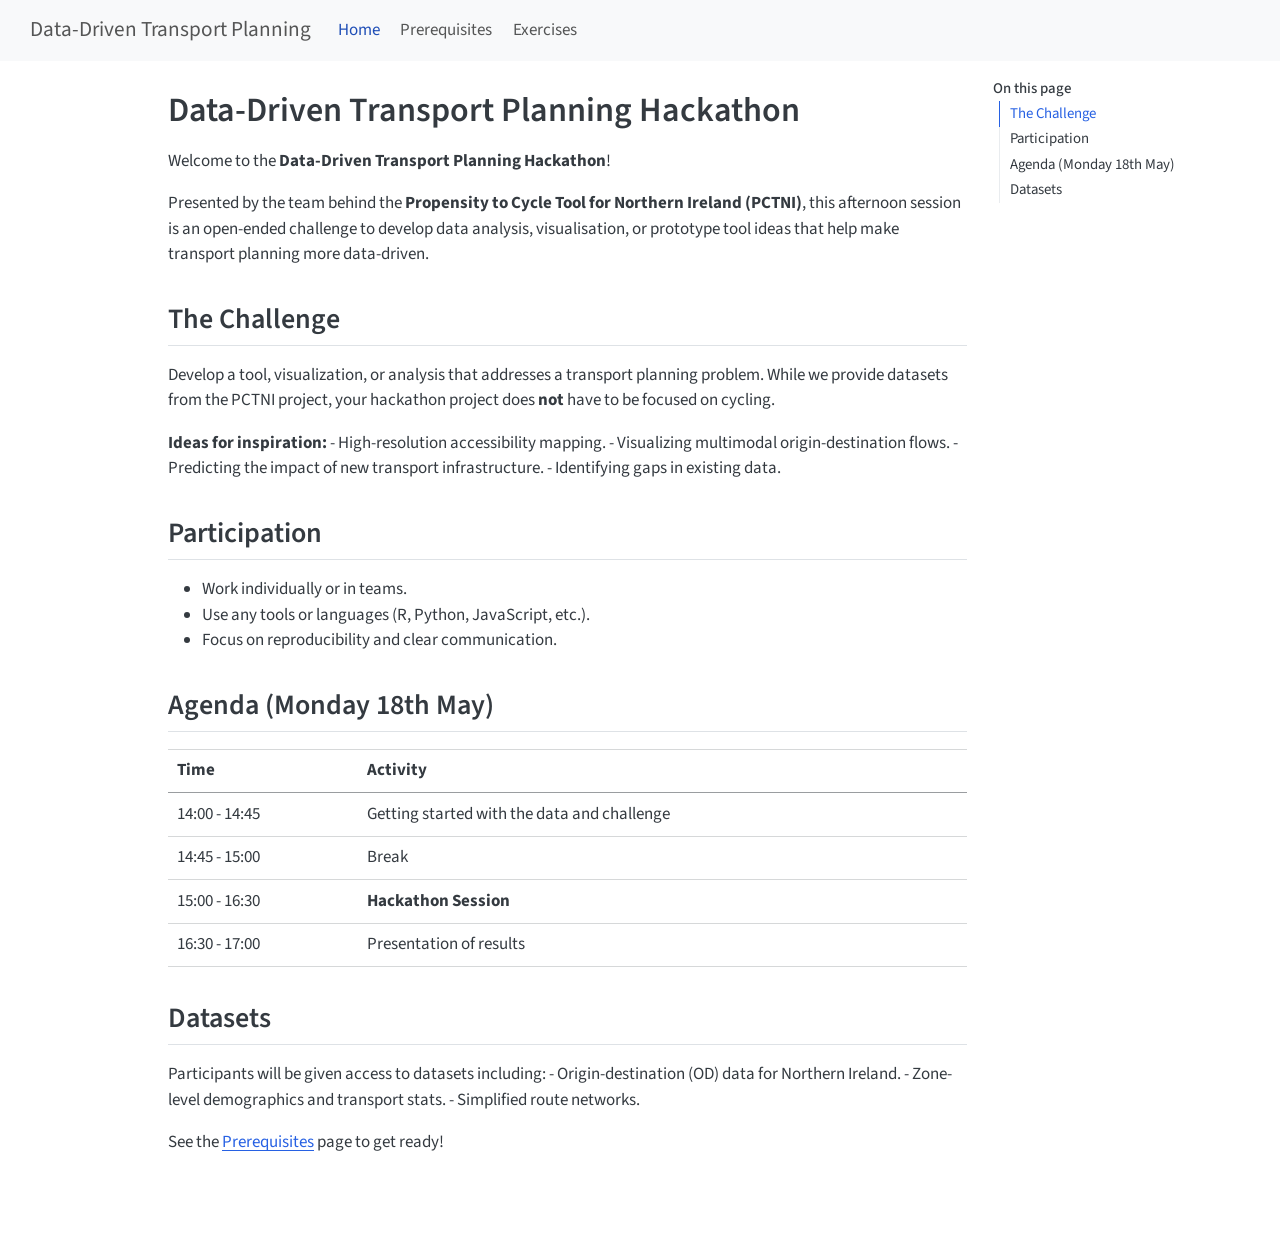
==== index.html @ 6f859ac8 "Built site for gh-pages" ====
<!DOCTYPE html>
<html xmlns="http://www.w3.org/1999/xhtml" lang="en" xml:lang="en"><head>

<meta charset="utf-8">
<meta name="generator" content="quarto-1.8.27">

<meta name="viewport" content="width=device-width, initial-scale=1.0, user-scalable=yes">


<title>Data-Driven Transport Planning Hackathon – Data-Driven Transport Planning</title>
<style>
code{white-space: pre-wrap;}
span.smallcaps{font-variant: small-caps;}
div.columns{display: flex; gap: min(4vw, 1.5em);}
div.column{flex: auto; overflow-x: auto;}
div.hanging-indent{margin-left: 1.5em; text-indent: -1.5em;}
ul.task-list{list-style: none;}
ul.task-list li input[type="checkbox"] {
  width: 0.8em;
  margin: 0 0.8em 0.2em -1em; /* quarto-specific, see https://github.com/quarto-dev/quarto-cli/issues/4556 */ 
  vertical-align: middle;
}
</style>


<script src="site_libs/quarto-nav/quarto-nav.js"></script>
<script src="site_libs/quarto-nav/headroom.min.js"></script>
<script src="site_libs/clipboard/clipboard.min.js"></script>
<script src="site_libs/quarto-search/autocomplete.umd.js"></script>
<script src="site_libs/quarto-search/fuse.min.js"></script>
<script src="site_libs/quarto-search/quarto-search.js"></script>
<meta name="quarto:offset" content="./">
<script src="site_libs/quarto-html/quarto.js" type="module"></script>
<script src="site_libs/quarto-html/tabsets/tabsets.js" type="module"></script>
<script src="site_libs/quarto-html/axe/axe-check.js" type="module"></script>
<script src="site_libs/quarto-html/popper.min.js"></script>
<script src="site_libs/quarto-html/tippy.umd.min.js"></script>
<script src="site_libs/quarto-html/anchor.min.js"></script>
<link href="site_libs/quarto-html/tippy.css" rel="stylesheet">
<link href="site_libs/quarto-html/quarto-syntax-highlighting-ed96de9b727972fe78a7b5d16c58bf87.css" rel="stylesheet" id="quarto-text-highlighting-styles">
<script src="site_libs/bootstrap/bootstrap.min.js"></script>
<link href="site_libs/bootstrap/bootstrap-icons.css" rel="stylesheet">
<link href="site_libs/bootstrap/bootstrap-afa37c5c79185640b9c231024f4fe5ea.min.css" rel="stylesheet" append-hash="true" id="quarto-bootstrap" data-mode="light">
<script id="quarto-search-options" type="application/json">{
  "location": "navbar",
  "copy-button": false,
  "collapse-after": 3,
  "panel-placement": "end",
  "type": "overlay",
  "limit": 50,
  "keyboard-shortcut": [
    "f",
    "/",
    "s"
  ],
  "show-item-context": false,
  "language": {
    "search-no-results-text": "No results",
    "search-matching-documents-text": "matching documents",
    "search-copy-link-title": "Copy link to search",
    "search-hide-matches-text": "Hide additional matches",
    "search-more-match-text": "more match in this document",
    "search-more-matches-text": "more matches in this document",
    "search-clear-button-title": "Clear",
    "search-text-placeholder": "",
    "search-detached-cancel-button-title": "Cancel",
    "search-submit-button-title": "Submit",
    "search-label": "Search"
  }
}</script>


<link rel="stylesheet" href="styles.css">
</head>

<body class="nav-fixed quarto-light">

<div id="quarto-search-results"></div>
  <header id="quarto-header" class="headroom fixed-top">
    <nav class="navbar navbar-expand-lg " data-bs-theme="dark">
      <div class="navbar-container container-fluid">
      <div class="navbar-brand-container mx-auto">
    <a class="navbar-brand" href="./index.html">
    <span class="navbar-title">Data-Driven Transport Planning</span>
    </a>
  </div>
            <div id="quarto-search" class="" title="Search"></div>
          <button class="navbar-toggler" type="button" data-bs-toggle="collapse" data-bs-target="#navbarCollapse" aria-controls="navbarCollapse" role="menu" aria-expanded="false" aria-label="Toggle navigation" onclick="if (window.quartoToggleHeadroom) { window.quartoToggleHeadroom(); }">
  <span class="navbar-toggler-icon"></span>
</button>
          <div class="collapse navbar-collapse" id="navbarCollapse">
            <ul class="navbar-nav navbar-nav-scroll me-auto">
  <li class="nav-item">
    <a class="nav-link active" href="./index.html" aria-current="page"> 
<span class="menu-text">Home</span></a>
  </li>  
  <li class="nav-item">
    <a class="nav-link" href="./prerequisites.html"> 
<span class="menu-text">Prerequisites</span></a>
  </li>  
  <li class="nav-item">
    <a class="nav-link" href="./exercises/index.html"> 
<span class="menu-text">Exercises</span></a>
  </li>  
</ul>
          </div> <!-- /navcollapse -->
            <div class="quarto-navbar-tools">
</div>
      </div> <!-- /container-fluid -->
    </nav>
</header>
<!-- content -->
<div id="quarto-content" class="quarto-container page-columns page-rows-contents page-layout-article page-navbar">
<!-- sidebar -->
<!-- margin-sidebar -->
    <div id="quarto-margin-sidebar" class="sidebar margin-sidebar">
        <nav id="TOC" role="doc-toc" class="toc-active">
    <h2 id="toc-title">On this page</h2>
   
  <ul>
  <li><a href="#the-challenge" id="toc-the-challenge" class="nav-link active" data-scroll-target="#the-challenge">The Challenge</a></li>
  <li><a href="#participation" id="toc-participation" class="nav-link" data-scroll-target="#participation">Participation</a></li>
  <li><a href="#agenda-monday-18th-may" id="toc-agenda-monday-18th-may" class="nav-link" data-scroll-target="#agenda-monday-18th-may">Agenda (Monday 18th May)</a></li>
  <li><a href="#datasets" id="toc-datasets" class="nav-link" data-scroll-target="#datasets">Datasets</a></li>
  </ul>
</nav>
    </div>
<!-- main -->
<main class="content" id="quarto-document-content">

<header id="title-block-header" class="quarto-title-block default">
<div class="quarto-title">
<h1 class="title">Data-Driven Transport Planning Hackathon</h1>
</div>



<div class="quarto-title-meta">

    
  
    
  </div>
  


</header>


<p>Welcome to the <strong>Data-Driven Transport Planning Hackathon</strong>!</p>
<p>Presented by the team behind the <strong>Propensity to Cycle Tool for Northern Ireland (PCTNI)</strong>, this afternoon session is an open-ended challenge to develop data analysis, visualisation, or prototype tool ideas that help make transport planning more data-driven.</p>
<section id="the-challenge" class="level2">
<h2 class="anchored" data-anchor-id="the-challenge">The Challenge</h2>
<p>Develop a tool, visualization, or analysis that addresses a transport planning problem. While we provide datasets from the PCTNI project, your hackathon project does <strong>not</strong> have to be focused on cycling.</p>
<p><strong>Ideas for inspiration:</strong> - High-resolution accessibility mapping. - Visualizing multimodal origin-destination flows. - Predicting the impact of new transport infrastructure. - Identifying gaps in existing data.</p>
</section>
<section id="participation" class="level2">
<h2 class="anchored" data-anchor-id="participation">Participation</h2>
<ul>
<li>Work individually or in teams.</li>
<li>Use any tools or languages (R, Python, JavaScript, etc.).</li>
<li>Focus on reproducibility and clear communication.</li>
</ul>
</section>
<section id="agenda-monday-18th-may" class="level2">
<h2 class="anchored" data-anchor-id="agenda-monday-18th-may">Agenda (Monday 18th May)</h2>
<table class="caption-top table">
<thead>
<tr class="header">
<th>Time</th>
<th>Activity</th>
</tr>
</thead>
<tbody>
<tr class="odd">
<td>14:00 - 14:45</td>
<td>Getting started with the data and challenge</td>
</tr>
<tr class="even">
<td>14:45 - 15:00</td>
<td>Break</td>
</tr>
<tr class="odd">
<td>15:00 - 16:30</td>
<td><strong>Hackathon Session</strong></td>
</tr>
<tr class="even">
<td>16:30 - 17:00</td>
<td>Presentation of results</td>
</tr>
</tbody>
</table>
</section>
<section id="datasets" class="level2">
<h2 class="anchored" data-anchor-id="datasets">Datasets</h2>
<p>Participants will be given access to datasets including: - Origin-destination (OD) data for Northern Ireland. - Zone-level demographics and transport stats. - Simplified route networks.</p>
<p>See the <a href="./prerequisites.html">Prerequisites</a> page to get ready!</p>


</section>

</main> <!-- /main -->
<script id="quarto-html-after-body" type="application/javascript">
  window.document.addEventListener("DOMContentLoaded", function (event) {
    const icon = "";
    const anchorJS = new window.AnchorJS();
    anchorJS.options = {
      placement: 'right',
      icon: icon
    };
    anchorJS.add('.anchored');
    const isCodeAnnotation = (el) => {
      for (const clz of el.classList) {
        if (clz.startsWith('code-annotation-')) {                     
          return true;
        }
      }
      return false;
    }
    const onCopySuccess = function(e) {
      // button target
      const button = e.trigger;
      // don't keep focus
      button.blur();
      // flash "checked"
      button.classList.add('code-copy-button-checked');
      var currentTitle = button.getAttribute("title");
      button.setAttribute("title", "Copied!");
      let tooltip;
      if (window.bootstrap) {
        button.setAttribute("data-bs-toggle", "tooltip");
        button.setAttribute("data-bs-placement", "left");
        button.setAttribute("data-bs-title", "Copied!");
        tooltip = new bootstrap.Tooltip(button, 
          { trigger: "manual", 
            customClass: "code-copy-button-tooltip",
            offset: [0, -8]});
        tooltip.show();    
      }
      setTimeout(function() {
        if (tooltip) {
          tooltip.hide();
          button.removeAttribute("data-bs-title");
          button.removeAttribute("data-bs-toggle");
          button.removeAttribute("data-bs-placement");
        }
        button.setAttribute("title", currentTitle);
        button.classList.remove('code-copy-button-checked');
      }, 1000);
      // clear code selection
      e.clearSelection();
    }
    const getTextToCopy = function(trigger) {
      const outerScaffold = trigger.parentElement.cloneNode(true);
      const codeEl = outerScaffold.querySelector('code');
      for (const childEl of codeEl.children) {
        if (isCodeAnnotation(childEl)) {
          childEl.remove();
        }
      }
      return codeEl.innerText;
    }
    const clipboard = new window.ClipboardJS('.code-copy-button:not([data-in-quarto-modal])', {
      text: getTextToCopy
    });
    clipboard.on('success', onCopySuccess);
    if (window.document.getElementById('quarto-embedded-source-code-modal')) {
      const clipboardModal = new window.ClipboardJS('.code-copy-button[data-in-quarto-modal]', {
        text: getTextToCopy,
        container: window.document.getElementById('quarto-embedded-source-code-modal')
      });
      clipboardModal.on('success', onCopySuccess);
    }
      var localhostRegex = new RegExp(/^(?:http|https):\/\/localhost\:?[0-9]*\//);
      var mailtoRegex = new RegExp(/^mailto:/);
        var filterRegex = new RegExp("https:\/\/pctni\.github\.io\/hack\/");
      var isInternal = (href) => {
          return filterRegex.test(href) || localhostRegex.test(href) || mailtoRegex.test(href);
      }
      // Inspect non-navigation links and adorn them if external
     var links = window.document.querySelectorAll('a[href]:not(.nav-link):not(.navbar-brand):not(.toc-action):not(.sidebar-link):not(.sidebar-item-toggle):not(.pagination-link):not(.no-external):not([aria-hidden]):not(.dropdown-item):not(.quarto-navigation-tool):not(.about-link)');
      for (var i=0; i<links.length; i++) {
        const link = links[i];
        if (!isInternal(link.href)) {
          // undo the damage that might have been done by quarto-nav.js in the case of
          // links that we want to consider external
          if (link.dataset.originalHref !== undefined) {
            link.href = link.dataset.originalHref;
          }
        }
      }
    function tippyHover(el, contentFn, onTriggerFn, onUntriggerFn) {
      const config = {
        allowHTML: true,
        maxWidth: 500,
        delay: 100,
        arrow: false,
        appendTo: function(el) {
            return el.parentElement;
        },
        interactive: true,
        interactiveBorder: 10,
        theme: 'quarto',
        placement: 'bottom-start',
      };
      if (contentFn) {
        config.content = contentFn;
      }
      if (onTriggerFn) {
        config.onTrigger = onTriggerFn;
      }
      if (onUntriggerFn) {
        config.onUntrigger = onUntriggerFn;
      }
      window.tippy(el, config); 
    }
    const noterefs = window.document.querySelectorAll('a[role="doc-noteref"]');
    for (var i=0; i<noterefs.length; i++) {
      const ref = noterefs[i];
      tippyHover(ref, function() {
        // use id or data attribute instead here
        let href = ref.getAttribute('data-footnote-href') || ref.getAttribute('href');
        try { href = new URL(href).hash; } catch {}
        const id = href.replace(/^#\/?/, "");
        const note = window.document.getElementById(id);
        if (note) {
          return note.innerHTML;
        } else {
          return "";
        }
      });
    }
    const xrefs = window.document.querySelectorAll('a.quarto-xref');
    const processXRef = (id, note) => {
      // Strip column container classes
      const stripColumnClz = (el) => {
        el.classList.remove("page-full", "page-columns");
        if (el.children) {
          for (const child of el.children) {
            stripColumnClz(child);
          }
        }
      }
      stripColumnClz(note)
      if (id === null || id.startsWith('sec-')) {
        // Special case sections, only their first couple elements
        const container = document.createElement("div");
        if (note.children && note.children.length > 2) {
          container.appendChild(note.children[0].cloneNode(true));
          for (let i = 1; i < note.children.length; i++) {
            const child = note.children[i];
            if (child.tagName === "P" && child.innerText === "") {
              continue;
            } else {
              container.appendChild(child.cloneNode(true));
              break;
            }
          }
          if (window.Quarto?.typesetMath) {
            window.Quarto.typesetMath(container);
          }
          return container.innerHTML
        } else {
          if (window.Quarto?.typesetMath) {
            window.Quarto.typesetMath(note);
          }
          return note.innerHTML;
        }
      } else {
        // Remove any anchor links if they are present
        const anchorLink = note.querySelector('a.anchorjs-link');
        if (anchorLink) {
          anchorLink.remove();
        }
        if (window.Quarto?.typesetMath) {
          window.Quarto.typesetMath(note);
        }
        if (note.classList.contains("callout")) {
          return note.outerHTML;
        } else {
          return note.innerHTML;
        }
      }
    }
    for (var i=0; i<xrefs.length; i++) {
      const xref = xrefs[i];
      tippyHover(xref, undefined, function(instance) {
        instance.disable();
        let url = xref.getAttribute('href');
        let hash = undefined; 
        if (url.startsWith('#')) {
          hash = url;
        } else {
          try { hash = new URL(url).hash; } catch {}
        }
        if (hash) {
          const id = hash.replace(/^#\/?/, "");
          const note = window.document.getElementById(id);
          if (note !== null) {
            try {
              const html = processXRef(id, note.cloneNode(true));
              instance.setContent(html);
            } finally {
              instance.enable();
              instance.show();
            }
          } else {
            // See if we can fetch this
            fetch(url.split('#')[0])
            .then(res => res.text())
            .then(html => {
              const parser = new DOMParser();
              const htmlDoc = parser.parseFromString(html, "text/html");
              const note = htmlDoc.getElementById(id);
              if (note !== null) {
                const html = processXRef(id, note);
                instance.setContent(html);
              } 
            }).finally(() => {
              instance.enable();
              instance.show();
            });
          }
        } else {
          // See if we can fetch a full url (with no hash to target)
          // This is a special case and we should probably do some content thinning / targeting
          fetch(url)
          .then(res => res.text())
          .then(html => {
            const parser = new DOMParser();
            const htmlDoc = parser.parseFromString(html, "text/html");
            const note = htmlDoc.querySelector('main.content');
            if (note !== null) {
              // This should only happen for chapter cross references
              // (since there is no id in the URL)
              // remove the first header
              if (note.children.length > 0 && note.children[0].tagName === "HEADER") {
                note.children[0].remove();
              }
              const html = processXRef(null, note);
              instance.setContent(html);
            } 
          }).finally(() => {
            instance.enable();
            instance.show();
          });
        }
      }, function(instance) {
      });
    }
        let selectedAnnoteEl;
        const selectorForAnnotation = ( cell, annotation) => {
          let cellAttr = 'data-code-cell="' + cell + '"';
          let lineAttr = 'data-code-annotation="' +  annotation + '"';
          const selector = 'span[' + cellAttr + '][' + lineAttr + ']';
          return selector;
        }
        const selectCodeLines = (annoteEl) => {
          const doc = window.document;
          const targetCell = annoteEl.getAttribute("data-target-cell");
          const targetAnnotation = annoteEl.getAttribute("data-target-annotation");
          const annoteSpan = window.document.querySelector(selectorForAnnotation(targetCell, targetAnnotation));
          const lines = annoteSpan.getAttribute("data-code-lines").split(",");
          const lineIds = lines.map((line) => {
            return targetCell + "-" + line;
          })
          let top = null;
          let height = null;
          let parent = null;
          if (lineIds.length > 0) {
              //compute the position of the single el (top and bottom and make a div)
              const el = window.document.getElementById(lineIds[0]);
              top = el.offsetTop;
              height = el.offsetHeight;
              parent = el.parentElement.parentElement;
            if (lineIds.length > 1) {
              const lastEl = window.document.getElementById(lineIds[lineIds.length - 1]);
              const bottom = lastEl.offsetTop + lastEl.offsetHeight;
              height = bottom - top;
            }
            if (top !== null && height !== null && parent !== null) {
              // cook up a div (if necessary) and position it 
              let div = window.document.getElementById("code-annotation-line-highlight");
              if (div === null) {
                div = window.document.createElement("div");
                div.setAttribute("id", "code-annotation-line-highlight");
                div.style.position = 'absolute';
                parent.appendChild(div);
              }
              div.style.top = top - 2 + "px";
              div.style.height = height + 4 + "px";
              div.style.left = 0;
              let gutterDiv = window.document.getElementById("code-annotation-line-highlight-gutter");
              if (gutterDiv === null) {
                gutterDiv = window.document.createElement("div");
                gutterDiv.setAttribute("id", "code-annotation-line-highlight-gutter");
                gutterDiv.style.position = 'absolute';
                const codeCell = window.document.getElementById(targetCell);
                const gutter = codeCell.querySelector('.code-annotation-gutter');
                gutter.appendChild(gutterDiv);
              }
              gutterDiv.style.top = top - 2 + "px";
              gutterDiv.style.height = height + 4 + "px";
            }
            selectedAnnoteEl = annoteEl;
          }
        };
        const unselectCodeLines = () => {
          const elementsIds = ["code-annotation-line-highlight", "code-annotation-line-highlight-gutter"];
          elementsIds.forEach((elId) => {
            const div = window.document.getElementById(elId);
            if (div) {
              div.remove();
            }
          });
          selectedAnnoteEl = undefined;
        };
          // Handle positioning of the toggle
      window.addEventListener(
        "resize",
        throttle(() => {
          elRect = undefined;
          if (selectedAnnoteEl) {
            selectCodeLines(selectedAnnoteEl);
          }
        }, 10)
      );
      function throttle(fn, ms) {
      let throttle = false;
      let timer;
        return (...args) => {
          if(!throttle) { // first call gets through
              fn.apply(this, args);
              throttle = true;
          } else { // all the others get throttled
              if(timer) clearTimeout(timer); // cancel #2
              timer = setTimeout(() => {
                fn.apply(this, args);
                timer = throttle = false;
              }, ms);
          }
        };
      }
        // Attach click handler to the DT
        const annoteDls = window.document.querySelectorAll('dt[data-target-cell]');
        for (const annoteDlNode of annoteDls) {
          annoteDlNode.addEventListener('click', (event) => {
            const clickedEl = event.target;
            if (clickedEl !== selectedAnnoteEl) {
              unselectCodeLines();
              const activeEl = window.document.querySelector('dt[data-target-cell].code-annotation-active');
              if (activeEl) {
                activeEl.classList.remove('code-annotation-active');
              }
              selectCodeLines(clickedEl);
              clickedEl.classList.add('code-annotation-active');
            } else {
              // Unselect the line
              unselectCodeLines();
              clickedEl.classList.remove('code-annotation-active');
            }
          });
        }
    const findCites = (el) => {
      const parentEl = el.parentElement;
      if (parentEl) {
        const cites = parentEl.dataset.cites;
        if (cites) {
          return {
            el,
            cites: cites.split(' ')
          };
        } else {
          return findCites(el.parentElement)
        }
      } else {
        return undefined;
      }
    };
    var bibliorefs = window.document.querySelectorAll('a[role="doc-biblioref"]');
    for (var i=0; i<bibliorefs.length; i++) {
      const ref = bibliorefs[i];
      const citeInfo = findCites(ref);
      if (citeInfo) {
        tippyHover(citeInfo.el, function() {
          var popup = window.document.createElement('div');
          citeInfo.cites.forEach(function(cite) {
            var citeDiv = window.document.createElement('div');
            citeDiv.classList.add('hanging-indent');
            citeDiv.classList.add('csl-entry');
            var biblioDiv = window.document.getElementById('ref-' + cite);
            if (biblioDiv) {
              citeDiv.innerHTML = biblioDiv.innerHTML;
            }
            popup.appendChild(citeDiv);
          });
          return popup.innerHTML;
        });
      }
    }
  });
  </script>
</div> <!-- /content -->




</body></html>
---- site_libs/quarto-html/tippy.css ----
.tippy-box[data-animation=fade][data-state=hidden]{opacity:0}[data-tippy-root]{max-width:calc(100vw - 10px)}.tippy-box{position:relative;background-color:#333;color:#fff;border-radius:4px;font-size:14px;line-height:1.4;white-space:normal;outline:0;transition-property:transform,visibility,opacity}.tippy-box[data-placement^=top]>.tippy-arrow{bottom:0}.tippy-box[data-placement^=top]>.tippy-arrow:before{bottom:-7px;left:0;border-width:8px 8px 0;border-top-color:initial;transform-origin:center top}.tippy-box[data-placement^=bottom]>.tippy-arrow{top:0}.tippy-box[data-placement^=bottom]>.tippy-arrow:before{top:-7px;left:0;border-width:0 8px 8px;border-bottom-color:initial;transform-origin:center bottom}.tippy-box[data-placement^=left]>.tippy-arrow{right:0}.tippy-box[data-placement^=left]>.tippy-arrow:before{border-width:8px 0 8px 8px;border-left-color:initial;right:-7px;transform-origin:center left}.tippy-box[data-placement^=right]>.tippy-arrow{left:0}.tippy-box[data-placement^=right]>.tippy-arrow:before{left:-7px;border-width:8px 8px 8px 0;border-right-color:initial;transform-origin:center right}.tippy-box[data-inertia][data-state=visible]{transition-timing-function:cubic-bezier(.54,1.5,.38,1.11)}.tippy-arrow{width:16px;height:16px;color:#333}.tippy-arrow:before{content:"";position:absolute;border-color:transparent;border-style:solid}.tippy-content{position:relative;padding:5px 9px;z-index:1}
---- site_libs/quarto-html/quarto-syntax-highlighting-ed96de9b727972fe78a7b5d16c58bf87.css ----
/* quarto syntax highlight colors */
:root {
  --quarto-hl-ot-color: #003B4F;
  --quarto-hl-at-color: #657422;
  --quarto-hl-ss-color: #20794D;
  --quarto-hl-an-color: #5E5E5E;
  --quarto-hl-fu-color: #4758AB;
  --quarto-hl-st-color: #20794D;
  --quarto-hl-cf-color: #003B4F;
  --quarto-hl-op-color: #5E5E5E;
  --quarto-hl-er-color: #AD0000;
  --quarto-hl-bn-color: #AD0000;
  --quarto-hl-al-color: #AD0000;
  --quarto-hl-va-color: #111111;
  --quarto-hl-bu-color: inherit;
  --quarto-hl-ex-color: inherit;
  --quarto-hl-pp-color: #AD0000;
  --quarto-hl-in-color: #5E5E5E;
  --quarto-hl-vs-color: #20794D;
  --quarto-hl-wa-color: #5E5E5E;
  --quarto-hl-do-color: #5E5E5E;
  --quarto-hl-im-color: #00769E;
  --quarto-hl-ch-color: #20794D;
  --quarto-hl-dt-color: #AD0000;
  --quarto-hl-fl-color: #AD0000;
  --quarto-hl-co-color: #5E5E5E;
  --quarto-hl-cv-color: #5E5E5E;
  --quarto-hl-cn-color: #8f5902;
  --quarto-hl-sc-color: #5E5E5E;
  --quarto-hl-dv-color: #AD0000;
  --quarto-hl-kw-color: #003B4F;
}

/* other quarto variables */
:root {
  --quarto-font-monospace: SFMono-Regular, Menlo, Monaco, Consolas, "Liberation Mono", "Courier New", monospace;
}

/* syntax highlight based on Pandoc's rules */
pre > code.sourceCode > span {
  color: #003B4F;
}

code.sourceCode > span {
  color: #003B4F;
}

div.sourceCode,
div.sourceCode pre.sourceCode {
  color: #003B4F;
}

/* Normal */
code span {
  color: #003B4F;
}

/* Alert */
code span.al {
  color: #AD0000;
  font-style: inherit;
}

/* Annotation */
code span.an {
  color: #5E5E5E;
  font-style: inherit;
}

/* Attribute */
code span.at {
  color: #657422;
  font-style: inherit;
}

/* BaseN */
code span.bn {
  color: #AD0000;
  font-style: inherit;
}

/* BuiltIn */
code span.bu {
  font-style: inherit;
}

/* ControlFlow */
code span.cf {
  color: #003B4F;
  font-weight: bold;
  font-style: inherit;
}

/* Char */
code span.ch {
  color: #20794D;
  font-style: inherit;
}

/* Constant */
code span.cn {
  color: #8f5902;
  font-style: inherit;
}

/* Comment */
code span.co {
  color: #5E5E5E;
  font-style: inherit;
}

/* CommentVar */
code span.cv {
  color: #5E5E5E;
  font-style: italic;
}

/* Documentation */
code span.do {
  color: #5E5E5E;
  font-style: italic;
}

/* DataType */
code span.dt {
  color: #AD0000;
  font-style: inherit;
}

/* DecVal */
code span.dv {
  color: #AD0000;
  font-style: inherit;
}

/* Error */
code span.er {
  color: #AD0000;
  font-style: inherit;
}

/* Extension */
code span.ex {
  font-style: inherit;
}

/* Float */
code span.fl {
  color: #AD0000;
  font-style: inherit;
}

/* Function */
code span.fu {
  color: #4758AB;
  font-style: inherit;
}

/* Import */
code span.im {
  color: #00769E;
  font-style: inherit;
}

/* Information */
code span.in {
  color: #5E5E5E;
  font-style: inherit;
}

/* Keyword */
code span.kw {
  color: #003B4F;
  font-weight: bold;
  font-style: inherit;
}

/* Operator */
code span.op {
  color: #5E5E5E;
  font-style: inherit;
}

/* Other */
code span.ot {
  color: #003B4F;
  font-style: inherit;
}

/* Preprocessor */
code span.pp {
  color: #AD0000;
  font-style: inherit;
}

/* SpecialChar */
code span.sc {
  color: #5E5E5E;
  font-style: inherit;
}

/* SpecialString */
code span.ss {
  color: #20794D;
  font-style: inherit;
}

/* String */
code span.st {
  color: #20794D;
  font-style: inherit;
}

/* Variable */
code span.va {
  color: #111111;
  font-style: inherit;
}

/* VerbatimString */
code span.vs {
  color: #20794D;
  font-style: inherit;
}

/* Warning */
code span.wa {
  color: #5E5E5E;
  font-style: italic;
}

.prevent-inlining {
  content: "</";
}

/*# sourceMappingURL=0920dd6d7437995b8cdf7429764427b1.css.map */
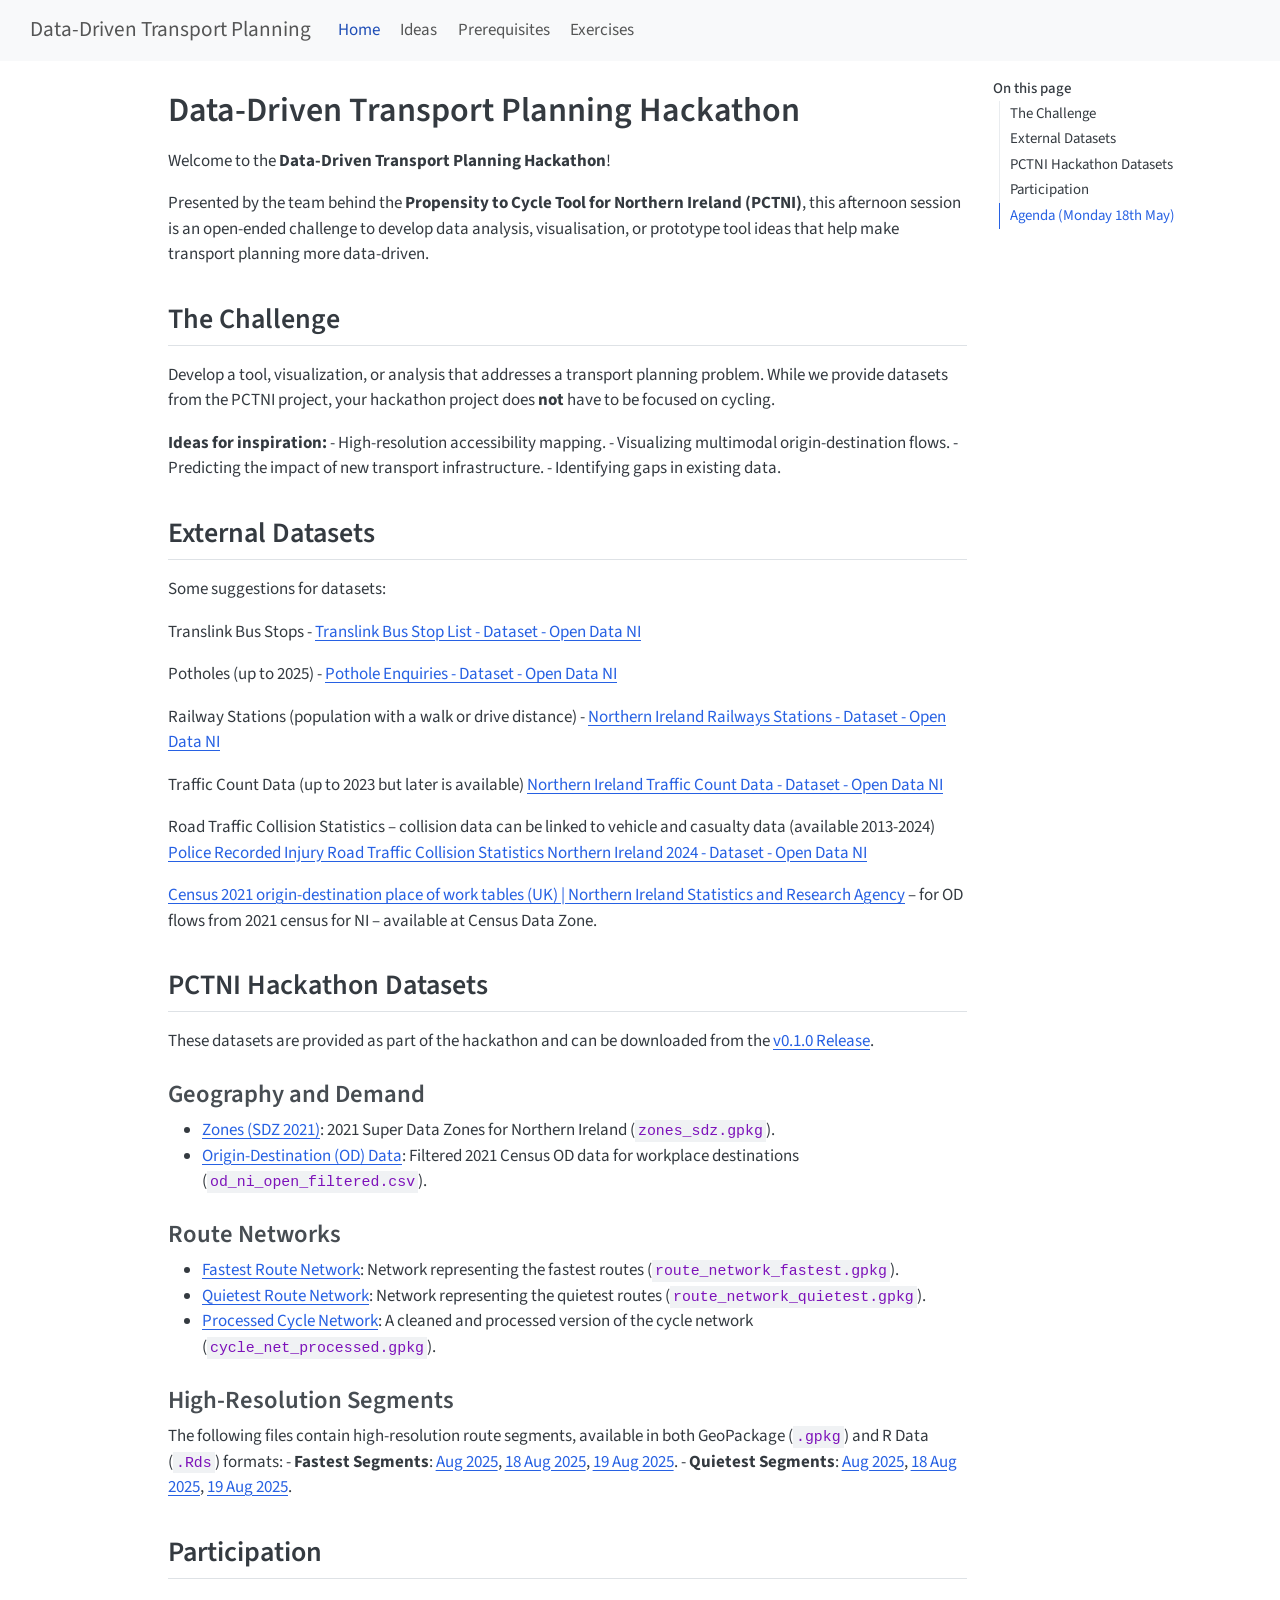
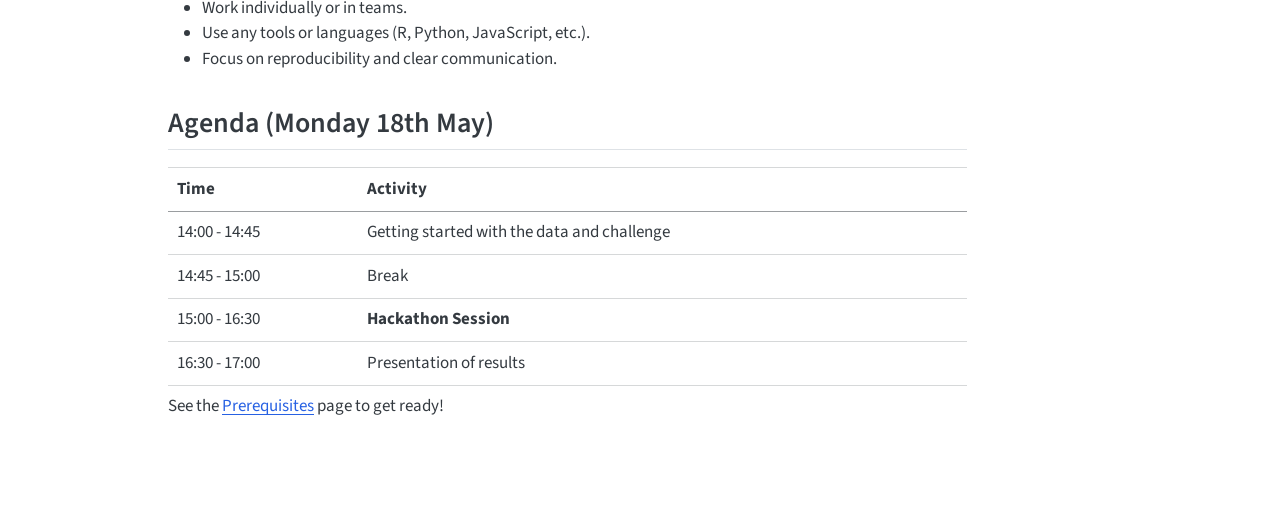
==== commit 45d0ab16: "Built site for gh-pages" ====
--- a/index.html
+++ b/index.html
@@ -2,13 +2,16 @@
 <html xmlns="http://www.w3.org/1999/xhtml" lang="en" xml:lang="en"><head>
 
 <meta charset="utf-8">
-<meta name="generator" content="quarto-1.8.27">
+<meta name="generator" content="quarto-1.9.37">
 
 <meta name="viewport" content="width=device-width, initial-scale=1.0, user-scalable=yes">
 
 
 <title>Data-Driven Transport Planning Hackathon – Data-Driven Transport Planning</title>
 <style>
+/* Default styles provided by pandoc.
+** See https://pandoc.org/MANUAL.html#variables-for-html for config info.
+*/
 code{white-space: pre-wrap;}
 span.smallcaps{font-variant: small-caps;}
 div.columns{display: flex; gap: min(4vw, 1.5em);}
@@ -32,15 +35,14 @@
 <meta name="quarto:offset" content="./">
 <script src="site_libs/quarto-html/quarto.js" type="module"></script>
 <script src="site_libs/quarto-html/tabsets/tabsets.js" type="module"></script>
-<script src="site_libs/quarto-html/axe/axe-check.js" type="module"></script>
 <script src="site_libs/quarto-html/popper.min.js"></script>
 <script src="site_libs/quarto-html/tippy.umd.min.js"></script>
 <script src="site_libs/quarto-html/anchor.min.js"></script>
 <link href="site_libs/quarto-html/tippy.css" rel="stylesheet">
-<link href="site_libs/quarto-html/quarto-syntax-highlighting-ed96de9b727972fe78a7b5d16c58bf87.css" rel="stylesheet" id="quarto-text-highlighting-styles">
+<link href="site_libs/quarto-html/quarto-syntax-highlighting-7f8f88aac4f3542376d5c11b86a4c14d.css" rel="stylesheet" id="quarto-text-highlighting-styles">
 <script src="site_libs/bootstrap/bootstrap.min.js"></script>
 <link href="site_libs/bootstrap/bootstrap-icons.css" rel="stylesheet">
-<link href="site_libs/bootstrap/bootstrap-afa37c5c79185640b9c231024f4fe5ea.min.css" rel="stylesheet" append-hash="true" id="quarto-bootstrap" data-mode="light">
+<link href="site_libs/bootstrap/bootstrap-92ccca19d14c0bd04edafc1952284584.min.css" rel="stylesheet" append-hash="true" id="quarto-bootstrap" data-mode="light">
 <script id="quarto-search-options" type="application/json">{
   "location": "navbar",
   "copy-button": false,
@@ -95,6 +97,10 @@
 <span class="menu-text">Home</span></a>
   </li>  
   <li class="nav-item">
+    <a class="nav-link" href="./ideas.html"> 
+<span class="menu-text">Ideas</span></a>
+  </li>  
+  <li class="nav-item">
     <a class="nav-link" href="./prerequisites.html"> 
 <span class="menu-text">Prerequisites</span></a>
   </li>  
@@ -119,9 +125,15 @@
    
   <ul>
   <li><a href="#the-challenge" id="toc-the-challenge" class="nav-link active" data-scroll-target="#the-challenge">The Challenge</a></li>
+  <li><a href="#external-datasets" id="toc-external-datasets" class="nav-link" data-scroll-target="#external-datasets">External Datasets</a></li>
+  <li><a href="#pctni-hackathon-datasets" id="toc-pctni-hackathon-datasets" class="nav-link" data-scroll-target="#pctni-hackathon-datasets">PCTNI Hackathon Datasets</a>
+  <ul class="collapse">
+  <li><a href="#geography-and-demand" id="toc-geography-and-demand" class="nav-link" data-scroll-target="#geography-and-demand">Geography and Demand</a></li>
+  <li><a href="#route-networks" id="toc-route-networks" class="nav-link" data-scroll-target="#route-networks">Route Networks</a></li>
+  <li><a href="#high-resolution-segments" id="toc-high-resolution-segments" class="nav-link" data-scroll-target="#high-resolution-segments">High-Resolution Segments</a></li>
+  </ul></li>
   <li><a href="#participation" id="toc-participation" class="nav-link" data-scroll-target="#participation">Participation</a></li>
   <li><a href="#agenda-monday-18th-may" id="toc-agenda-monday-18th-may" class="nav-link" data-scroll-target="#agenda-monday-18th-may">Agenda (Monday 18th May)</a></li>
-  <li><a href="#datasets" id="toc-datasets" class="nav-link" data-scroll-target="#datasets">Datasets</a></li>
   </ul>
 </nav>
     </div>
@@ -153,6 +165,39 @@
 <h2 class="anchored" data-anchor-id="the-challenge">The Challenge</h2>
 <p>Develop a tool, visualization, or analysis that addresses a transport planning problem. While we provide datasets from the PCTNI project, your hackathon project does <strong>not</strong> have to be focused on cycling.</p>
 <p><strong>Ideas for inspiration:</strong> - High-resolution accessibility mapping. - Visualizing multimodal origin-destination flows. - Predicting the impact of new transport infrastructure. - Identifying gaps in existing data.</p>
+</section>
+<section id="external-datasets" class="level2">
+<h2 class="anchored" data-anchor-id="external-datasets">External Datasets</h2>
+<p>Some suggestions for datasets:</p>
+<p>Translink Bus Stops - <a href="https://admin.opendatani.gov.uk/dataset/translink-bus-stop-list">Translink Bus Stop List - Dataset - Open Data NI</a></p>
+<p>Potholes (up to 2025) - <a href="https://admin.opendatani.gov.uk/dataset/pothole-enquiries">Pothole Enquiries - Dataset - Open Data NI</a></p>
+<p>Railway Stations (population with a walk or drive distance) - <a href="https://admin.opendatani.gov.uk/dataset/northern-ireland-railways-stations">Northern Ireland Railways Stations - Dataset - Open Data NI</a></p>
+<p>Traffic Count Data (up to 2023 but later is available) <a href="https://admin.opendatani.gov.uk/dataset/northern-ireland-traffic-count-data">Northern Ireland Traffic Count Data - Dataset - Open Data NI</a></p>
+<p>Road Traffic Collision Statistics – collision data can be linked to vehicle and casualty data (available 2013-2024) <a href="https://admin.opendatani.gov.uk/dataset/police-recorded-injury-road-traffic-collision-statistics-northern-ireland-2024">Police Recorded Injury Road Traffic Collision Statistics Northern Ireland 2024 - Dataset - Open Data NI</a></p>
+<p><a href="https://www.nisra.gov.uk/publications/census-2021-origin-destination-place-work-tables-uk">Census 2021 origin-destination place of work tables (UK) | Northern Ireland Statistics and Research Agency</a> – for OD flows from 2021 census for NI – available at Census Data Zone.</p>
+</section>
+<section id="pctni-hackathon-datasets" class="level2">
+<h2 class="anchored" data-anchor-id="pctni-hackathon-datasets">PCTNI Hackathon Datasets</h2>
+<p>These datasets are provided as part of the hackathon and can be downloaded from the <a href="https://github.com/pctni/hack/releases/tag/v0.1.0">v0.1.0 Release</a>.</p>
+<section id="geography-and-demand" class="level3">
+<h3 class="anchored" data-anchor-id="geography-and-demand">Geography and Demand</h3>
+<ul>
+<li><strong><a href="https://github.com/pctni/hack/releases/download/v0.1.0/zones_sdz.gpkg">Zones (SDZ 2021)</a></strong>: 2021 Super Data Zones for Northern Ireland (<code>zones_sdz.gpkg</code>).</li>
+<li><strong><a href="https://github.com/pctni/hack/releases/download/v0.1.0/od_ni_open_filtered.csv">Origin-Destination (OD) Data</a></strong>: Filtered 2021 Census OD data for workplace destinations (<code>od_ni_open_filtered.csv</code>).</li>
+</ul>
+</section>
+<section id="route-networks" class="level3">
+<h3 class="anchored" data-anchor-id="route-networks">Route Networks</h3>
+<ul>
+<li><strong><a href="https://github.com/pctni/hack/releases/download/v0.1.0/route_network_fastest.gpkg">Fastest Route Network</a></strong>: Network representing the fastest routes (<code>route_network_fastest.gpkg</code>).</li>
+<li><strong><a href="https://github.com/pctni/hack/releases/download/v0.1.0/route_network_quietest.gpkg">Quietest Route Network</a></strong>: Network representing the quietest routes (<code>route_network_quietest.gpkg</code>).</li>
+<li><strong><a href="https://github.com/pctni/hack/releases/download/v0.1.0/cycle_net_processed.gpkg">Processed Cycle Network</a></strong>: A cleaned and processed version of the cycle network (<code>cycle_net_processed.gpkg</code>).</li>
+</ul>
+</section>
+<section id="high-resolution-segments" class="level3">
+<h3 class="anchored" data-anchor-id="high-resolution-segments">High-Resolution Segments</h3>
+<p>The following files contain high-resolution route segments, available in both GeoPackage (<code>.gpkg</code>) and R Data (<code>.Rds</code>) formats: - <strong>Fastest Segments</strong>: <a href="https://github.com/pctni/hack/releases/download/v0.1.0/segments_fastest_2025-08.gpkg">Aug 2025</a>, <a href="https://github.com/pctni/hack/releases/download/v0.1.0/segments_fastest_2025-08-18.gpkg">18 Aug 2025</a>, <a href="https://github.com/pctni/hack/releases/download/v0.1.0/segments_fastest_2025-08-19.gpkg">19 Aug 2025</a>. - <strong>Quietest Segments</strong>: <a href="https://github.com/pctni/hack/releases/download/v0.1.0/segments_quietest_2025-08.gpkg">Aug 2025</a>, <a href="https://github.com/pctni/hack/releases/download/v0.1.0/segments_quietest_2025-08-18.gpkg">18 Aug 2025</a>, <a href="https://github.com/pctni/hack/releases/download/v0.1.0/segments_quietest_2025-08-19.gpkg">19 Aug 2025</a>.</p>
+</section>
 </section>
 <section id="participation" class="level2">
 <h2 class="anchored" data-anchor-id="participation">Participation</h2>
@@ -190,10 +235,6 @@
 </tr>
 </tbody>
 </table>
-</section>
-<section id="datasets" class="level2">
-<h2 class="anchored" data-anchor-id="datasets">Datasets</h2>
-<p>Participants will be given access to datasets including: - Origin-destination (OD) data for Northern Ireland. - Zone-level demographics and transport stats. - Simplified route networks.</p>
 <p>See the <a href="./prerequisites.html">Prerequisites</a> page to get ready!</p>
 
 
--- a/site_libs/quarto-html/quarto-syntax-highlighting-7f8f88aac4f3542376d5c11b86a4c14d.css
+++ b/site_libs/quarto-html/quarto-syntax-highlighting-7f8f88aac4f3542376d5c11b86a4c14d.css
@@ -0,0 +1,236 @@
+/* quarto syntax highlight colors */
+:root {
+  --quarto-hl-ot-color: #003B4F;
+  --quarto-hl-at-color: #657422;
+  --quarto-hl-ss-color: #20794D;
+  --quarto-hl-an-color: #5E5E5E;
+  --quarto-hl-fu-color: #4758AB;
+  --quarto-hl-st-color: #20794D;
+  --quarto-hl-cf-color: #003B4F;
+  --quarto-hl-op-color: #5E5E5E;
+  --quarto-hl-er-color: #AD0000;
+  --quarto-hl-bn-color: #AD0000;
+  --quarto-hl-al-color: #AD0000;
+  --quarto-hl-va-color: #111111;
+  --quarto-hl-bu-color: inherit;
+  --quarto-hl-ex-color: inherit;
+  --quarto-hl-pp-color: #AD0000;
+  --quarto-hl-in-color: #5E5E5E;
+  --quarto-hl-vs-color: #20794D;
+  --quarto-hl-wa-color: #5E5E5E;
+  --quarto-hl-do-color: #5E5E5E;
+  --quarto-hl-im-color: #00769E;
+  --quarto-hl-ch-color: #20794D;
+  --quarto-hl-dt-color: #AD0000;
+  --quarto-hl-fl-color: #AD0000;
+  --quarto-hl-co-color: #5E5E5E;
+  --quarto-hl-cv-color: #5E5E5E;
+  --quarto-hl-cn-color: #8f5902;
+  --quarto-hl-sc-color: #5E5E5E;
+  --quarto-hl-dv-color: #AD0000;
+  --quarto-hl-kw-color: #003B4F;
+}
+
+/* other quarto variables */
+:root {
+  --quarto-font-monospace: SFMono-Regular, Menlo, Monaco, Consolas, "Liberation Mono", "Courier New", monospace;
+}
+
+/* syntax highlight based on Pandoc's rules */
+pre > code.sourceCode > span {
+  color: #003B4F;
+}
+
+code.sourceCode > span {
+  color: #003B4F;
+}
+
+div.sourceCode,
+div.sourceCode pre.sourceCode {
+  color: #003B4F;
+}
+
+/* Normal */
+code span {
+  color: #003B4F;
+}
+
+/* Alert */
+code span.al {
+  color: #AD0000;
+  font-style: inherit;
+}
+
+/* Annotation */
+code span.an {
+  color: #5E5E5E;
+  font-style: inherit;
+}
+
+/* Attribute */
+code span.at {
+  color: #657422;
+  font-style: inherit;
+}
+
+/* BaseN */
+code span.bn {
+  color: #AD0000;
+  font-style: inherit;
+}
+
+/* BuiltIn */
+code span.bu {
+  font-style: inherit;
+}
+
+/* ControlFlow */
+code span.cf {
+  color: #003B4F;
+  font-weight: bold;
+  font-style: inherit;
+}
+
+/* Char */
+code span.ch {
+  color: #20794D;
+  font-style: inherit;
+}
+
+/* Constant */
+code span.cn {
+  color: #8f5902;
+  font-style: inherit;
+}
+
+/* Comment */
+code span.co {
+  color: #5E5E5E;
+  font-style: inherit;
+}
+
+/* CommentVar */
+code span.cv {
+  color: #5E5E5E;
+  font-style: italic;
+}
+
+/* Documentation */
+code span.do {
+  color: #5E5E5E;
+  font-style: italic;
+}
+
+/* DataType */
+code span.dt {
+  color: #AD0000;
+  font-style: inherit;
+}
+
+/* DecVal */
+code span.dv {
+  color: #AD0000;
+  font-style: inherit;
+}
+
+/* Error */
+code span.er {
+  color: #AD0000;
+  font-style: inherit;
+}
+
+/* Extension */
+code span.ex {
+  font-style: inherit;
+}
+
+/* Float */
+code span.fl {
+  color: #AD0000;
+  font-style: inherit;
+}
+
+/* Function */
+code span.fu {
+  color: #4758AB;
+  font-style: inherit;
+}
+
+/* Import */
+code span.im {
+  color: #00769E;
+  font-style: inherit;
+}
+
+/* Information */
+code span.in {
+  color: #5E5E5E;
+  font-style: inherit;
+}
+
+/* Keyword */
+code span.kw {
+  color: #003B4F;
+  font-weight: bold;
+  font-style: inherit;
+}
+
+/* Operator */
+code span.op {
+  color: #5E5E5E;
+  font-style: inherit;
+}
+
+/* Other */
+code span.ot {
+  color: #003B4F;
+  font-style: inherit;
+}
+
+/* Preprocessor */
+code span.pp {
+  color: #AD0000;
+  font-style: inherit;
+}
+
+/* SpecialChar */
+code span.sc {
+  color: #5E5E5E;
+  font-style: inherit;
+}
+
+/* SpecialString */
+code span.ss {
+  color: #20794D;
+  font-style: inherit;
+}
+
+/* String */
+code span.st {
+  color: #20794D;
+  font-style: inherit;
+}
+
+/* Variable */
+code span.va {
+  color: #111111;
+  font-style: inherit;
+}
+
+/* VerbatimString */
+code span.vs {
+  color: #20794D;
+  font-style: inherit;
+}
+
+/* Warning */
+code span.wa {
+  color: #5E5E5E;
+  font-style: italic;
+}
+
+.prevent-inlining {
+  content: "</";
+}
+
+/*# sourceMappingURL=789ad8cd35626ba772517505b42a116e.css.map */
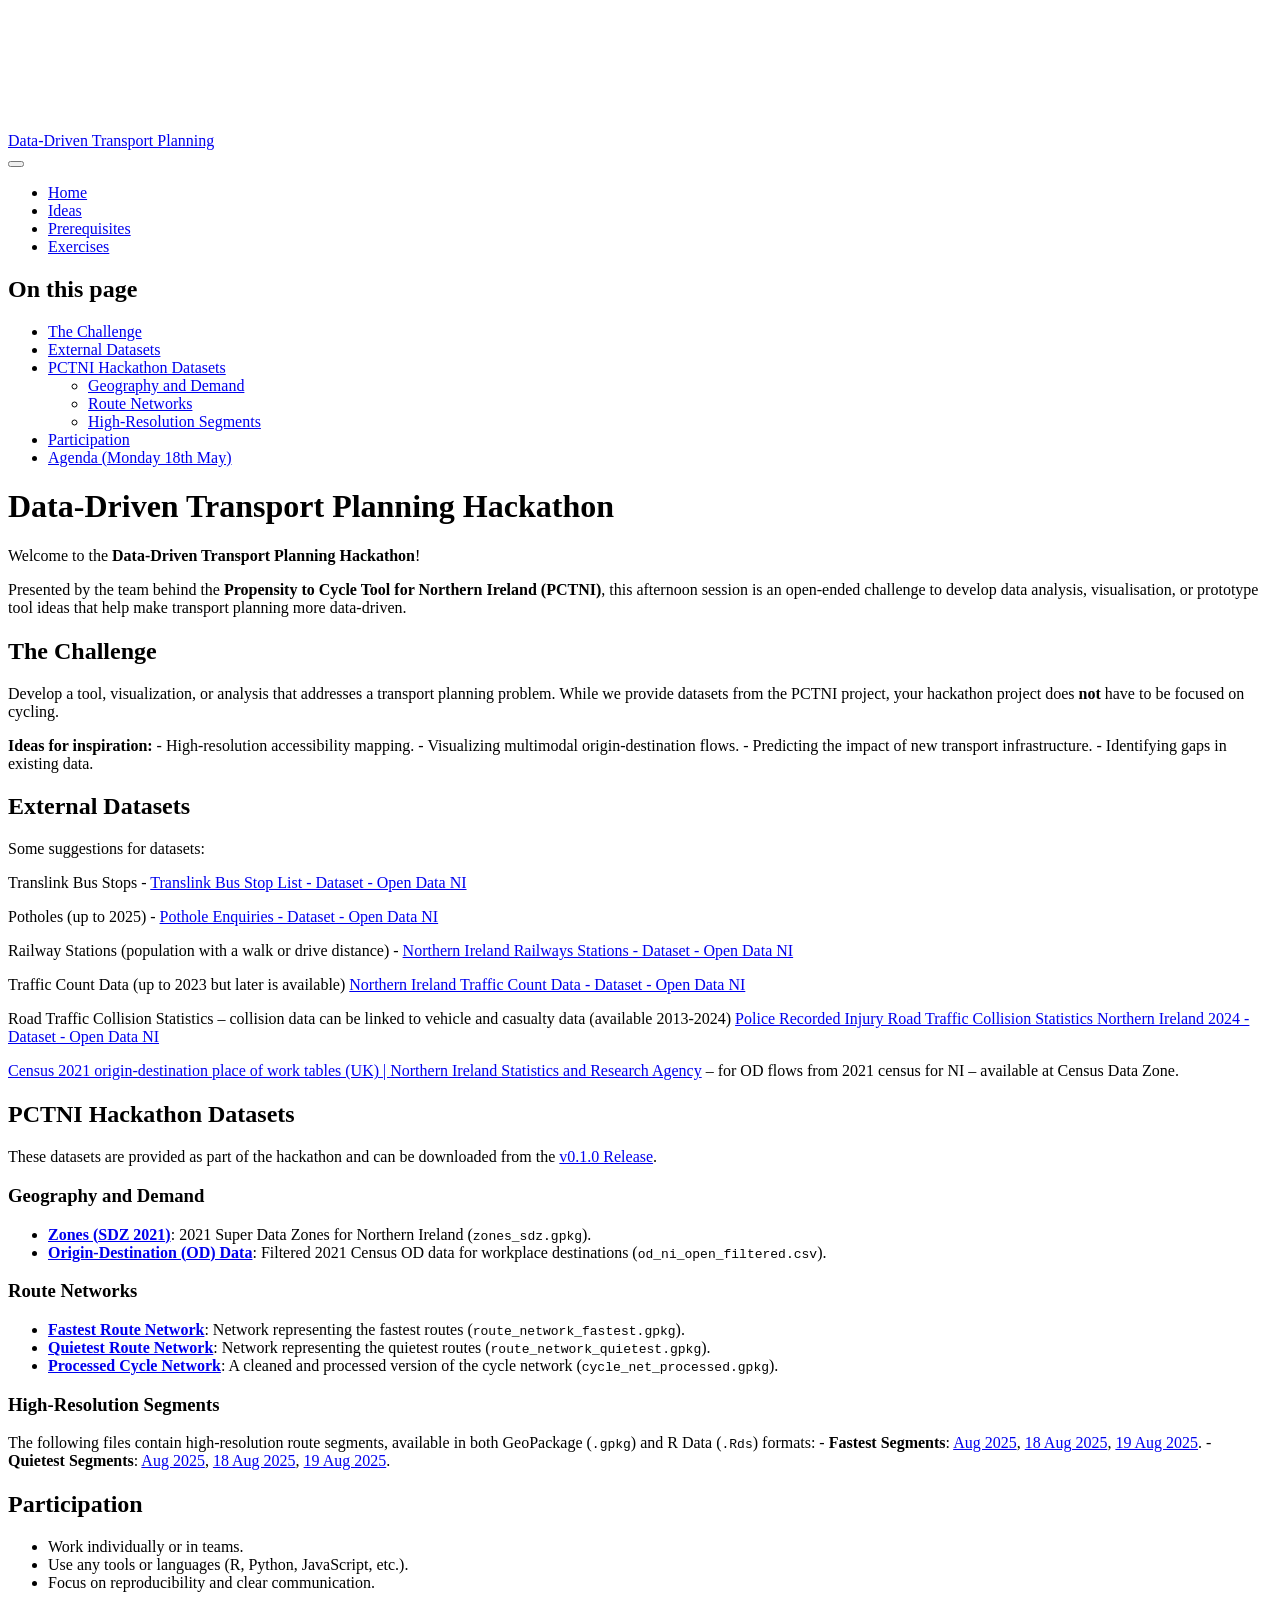
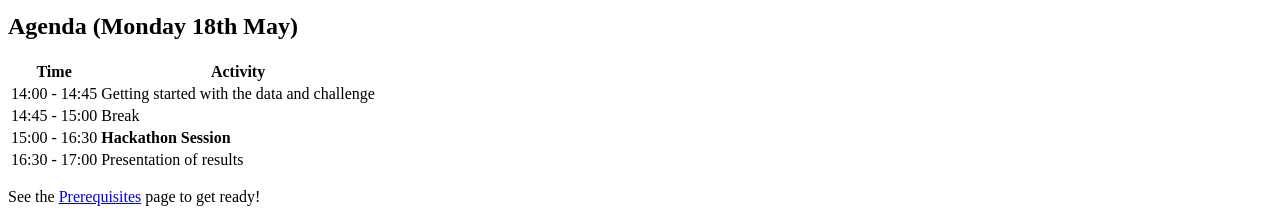
==== commit bb394fcf: "Built site for gh-pages" ====
--- a/index.html
+++ b/index.html
@@ -42,7 +42,7 @@
 <link href="site_libs/quarto-html/quarto-syntax-highlighting-7f8f88aac4f3542376d5c11b86a4c14d.css" rel="stylesheet" id="quarto-text-highlighting-styles">
 <script src="site_libs/bootstrap/bootstrap.min.js"></script>
 <link href="site_libs/bootstrap/bootstrap-icons.css" rel="stylesheet">
-<link href="site_libs/bootstrap/bootstrap-92ccca19d14c0bd04edafc1952284584.min.css" rel="stylesheet" append-hash="true" id="quarto-bootstrap" data-mode="light">
+<link href="site_libs/bootstrap/bootstrap-4897d45d2f75ed4f519693be625836c5.min.css" rel="stylesheet" append-hash="true" id="quarto-bootstrap" data-mode="light">
 <script id="quarto-search-options" type="application/json">{
   "location": "navbar",
   "copy-button": false,
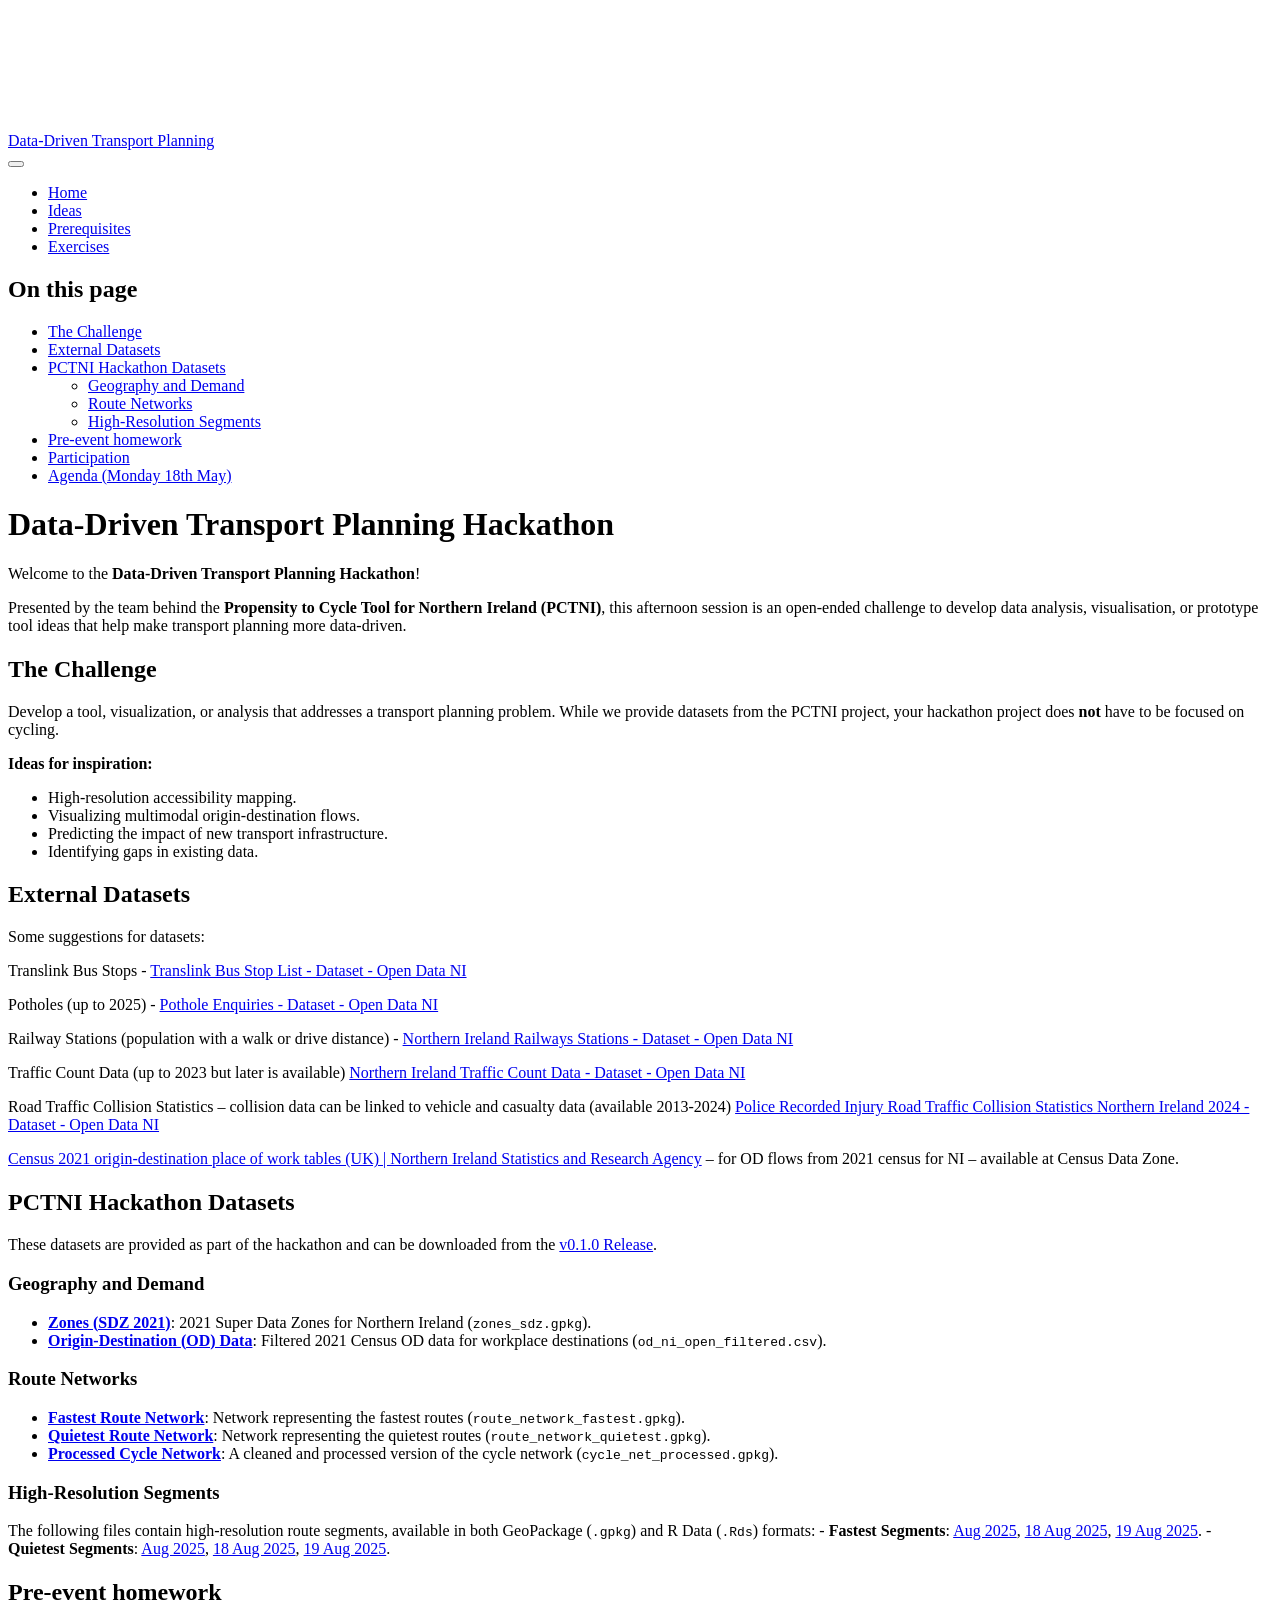
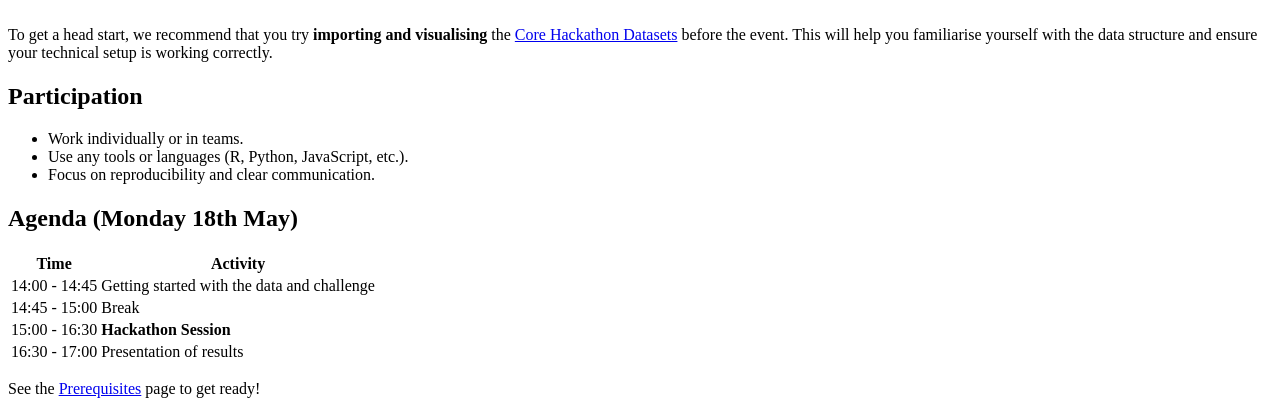
==== commit e91933d6: "Built site for gh-pages" ====
--- a/index.html
+++ b/index.html
@@ -132,6 +132,7 @@
   <li><a href="#route-networks" id="toc-route-networks" class="nav-link" data-scroll-target="#route-networks">Route Networks</a></li>
   <li><a href="#high-resolution-segments" id="toc-high-resolution-segments" class="nav-link" data-scroll-target="#high-resolution-segments">High-Resolution Segments</a></li>
   </ul></li>
+  <li><a href="#pre-event-homework" id="toc-pre-event-homework" class="nav-link" data-scroll-target="#pre-event-homework">Pre-event homework</a></li>
   <li><a href="#participation" id="toc-participation" class="nav-link" data-scroll-target="#participation">Participation</a></li>
   <li><a href="#agenda-monday-18th-may" id="toc-agenda-monday-18th-may" class="nav-link" data-scroll-target="#agenda-monday-18th-may">Agenda (Monday 18th May)</a></li>
   </ul>
@@ -164,7 +165,13 @@
 <section id="the-challenge" class="level2">
 <h2 class="anchored" data-anchor-id="the-challenge">The Challenge</h2>
 <p>Develop a tool, visualization, or analysis that addresses a transport planning problem. While we provide datasets from the PCTNI project, your hackathon project does <strong>not</strong> have to be focused on cycling.</p>
-<p><strong>Ideas for inspiration:</strong> - High-resolution accessibility mapping. - Visualizing multimodal origin-destination flows. - Predicting the impact of new transport infrastructure. - Identifying gaps in existing data.</p>
+<p><strong>Ideas for inspiration:</strong></p>
+<ul>
+<li>High-resolution accessibility mapping.</li>
+<li>Visualizing multimodal origin-destination flows.</li>
+<li>Predicting the impact of new transport infrastructure.</li>
+<li>Identifying gaps in existing data.</li>
+</ul>
 </section>
 <section id="external-datasets" class="level2">
 <h2 class="anchored" data-anchor-id="external-datasets">External Datasets</h2>
@@ -198,6 +205,10 @@
 <h3 class="anchored" data-anchor-id="high-resolution-segments">High-Resolution Segments</h3>
 <p>The following files contain high-resolution route segments, available in both GeoPackage (<code>.gpkg</code>) and R Data (<code>.Rds</code>) formats: - <strong>Fastest Segments</strong>: <a href="https://github.com/pctni/hack/releases/download/v0.1.0/segments_fastest_2025-08.gpkg">Aug 2025</a>, <a href="https://github.com/pctni/hack/releases/download/v0.1.0/segments_fastest_2025-08-18.gpkg">18 Aug 2025</a>, <a href="https://github.com/pctni/hack/releases/download/v0.1.0/segments_fastest_2025-08-19.gpkg">19 Aug 2025</a>. - <strong>Quietest Segments</strong>: <a href="https://github.com/pctni/hack/releases/download/v0.1.0/segments_quietest_2025-08.gpkg">Aug 2025</a>, <a href="https://github.com/pctni/hack/releases/download/v0.1.0/segments_quietest_2025-08-18.gpkg">18 Aug 2025</a>, <a href="https://github.com/pctni/hack/releases/download/v0.1.0/segments_quietest_2025-08-19.gpkg">19 Aug 2025</a>.</p>
 </section>
+</section>
+<section id="pre-event-homework" class="level2">
+<h2 class="anchored" data-anchor-id="pre-event-homework">Pre-event homework</h2>
+<p>To get a head start, we recommend that you try <strong>importing and visualising</strong> the <a href="#core-hackathon-datasets">Core Hackathon Datasets</a> before the event. This will help you familiarise yourself with the data structure and ensure your technical setup is working correctly.</p>
 </section>
 <section id="participation" class="level2">
 <h2 class="anchored" data-anchor-id="participation">Participation</h2>
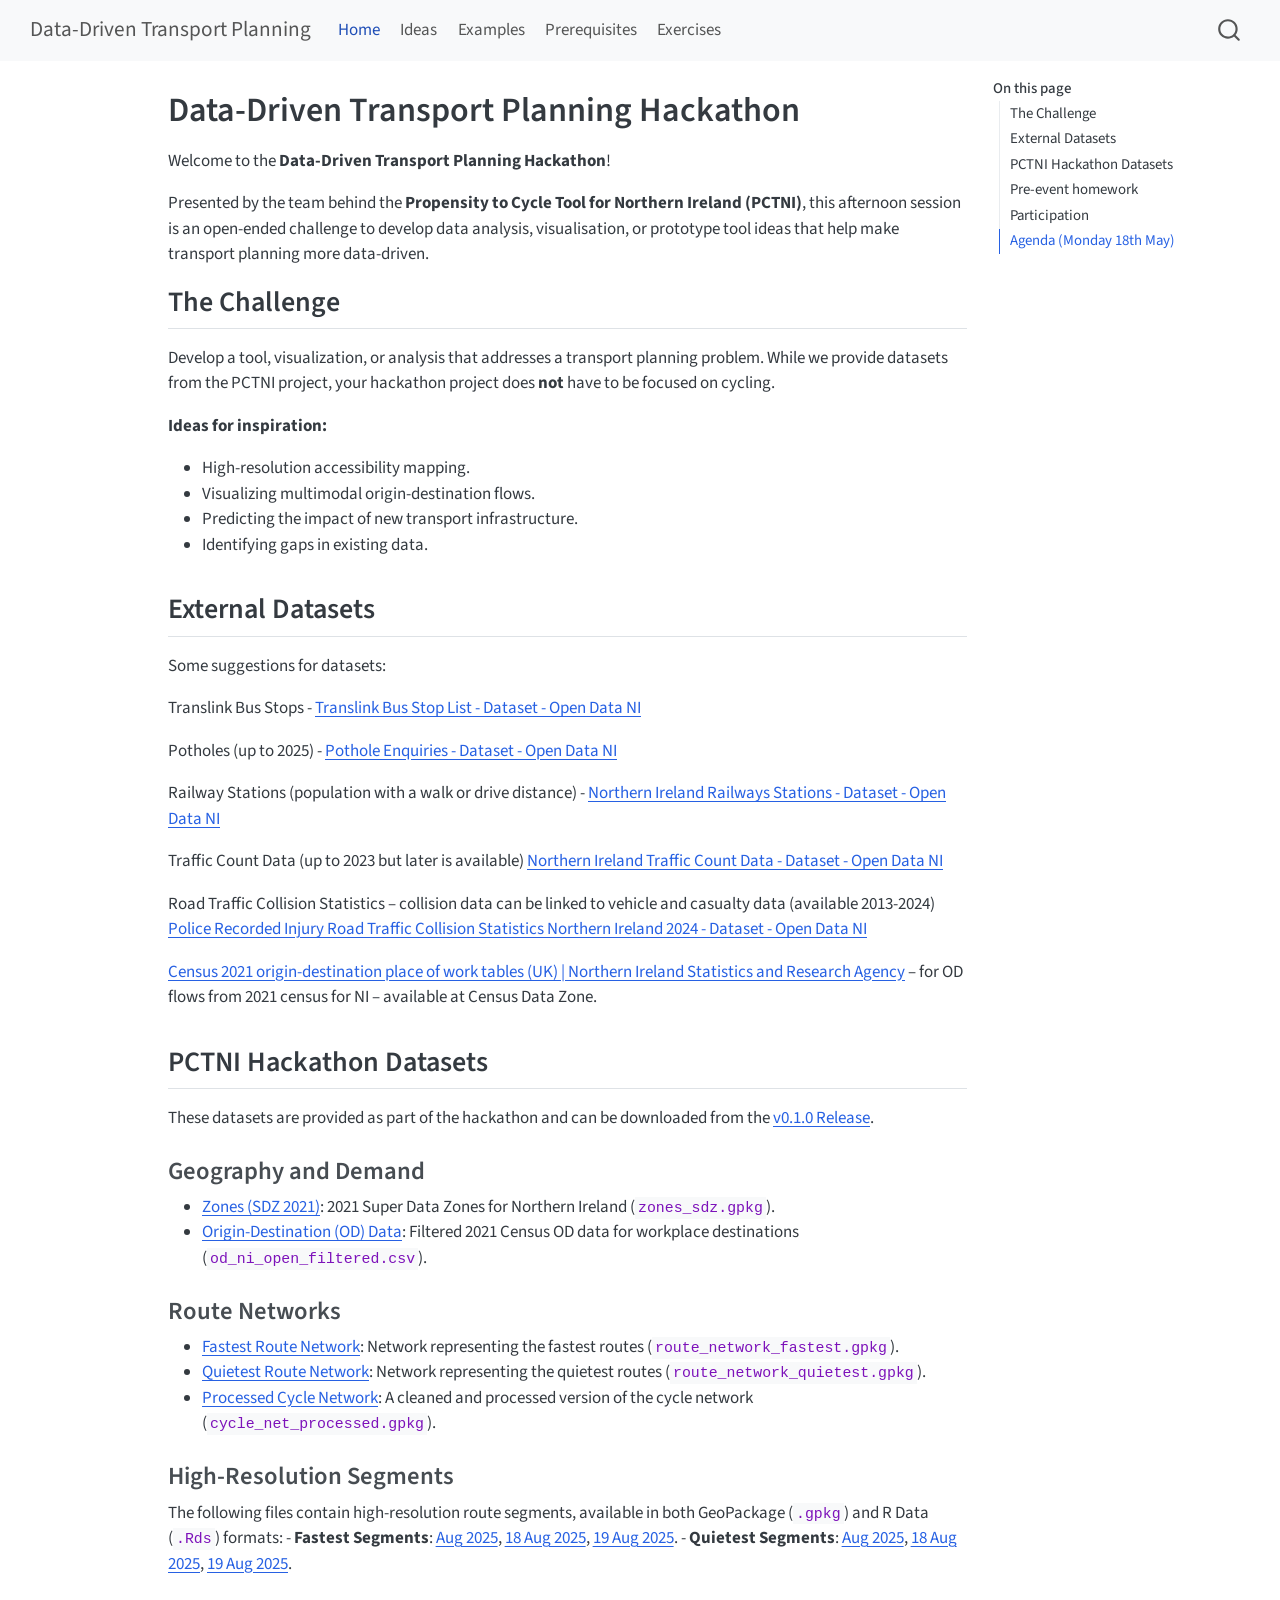
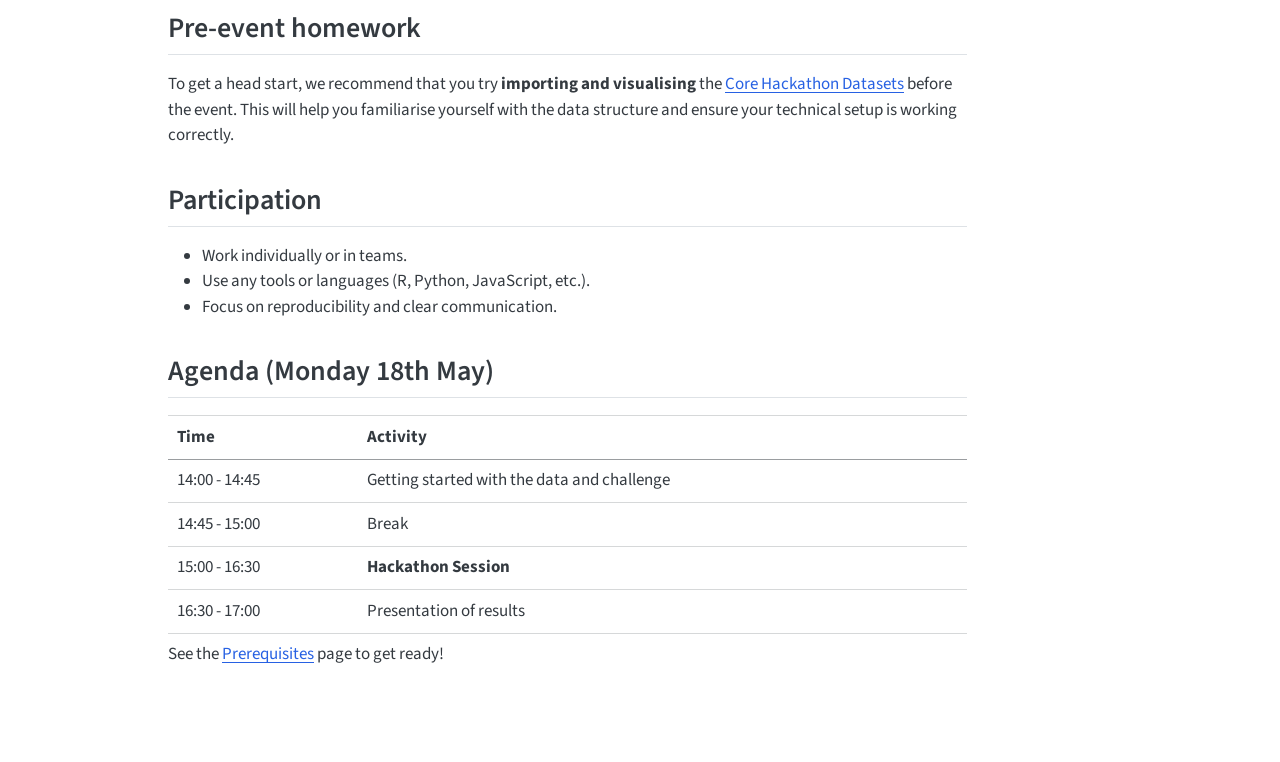
==== commit ea5df2e5: "Built site for gh-pages" ====
--- a/index.html
+++ b/index.html
@@ -2,16 +2,13 @@
 <html xmlns="http://www.w3.org/1999/xhtml" lang="en" xml:lang="en"><head>
 
 <meta charset="utf-8">
-<meta name="generator" content="quarto-1.9.37">
+<meta name="generator" content="quarto-1.7.34">
 
 <meta name="viewport" content="width=device-width, initial-scale=1.0, user-scalable=yes">
 
 
 <title>Data-Driven Transport Planning Hackathon – Data-Driven Transport Planning</title>
 <style>
-/* Default styles provided by pandoc.
-** See https://pandoc.org/MANUAL.html#variables-for-html for config info.
-*/
 code{white-space: pre-wrap;}
 span.smallcaps{font-variant: small-caps;}
 div.columns{display: flex; gap: min(4vw, 1.5em);}
@@ -39,10 +36,10 @@
 <script src="site_libs/quarto-html/tippy.umd.min.js"></script>
 <script src="site_libs/quarto-html/anchor.min.js"></script>
 <link href="site_libs/quarto-html/tippy.css" rel="stylesheet">
-<link href="site_libs/quarto-html/quarto-syntax-highlighting-7f8f88aac4f3542376d5c11b86a4c14d.css" rel="stylesheet" id="quarto-text-highlighting-styles">
+<link href="site_libs/quarto-html/quarto-syntax-highlighting-c8ad9e5dbd60b7b70b38521ab19b7da4.css" rel="stylesheet" id="quarto-text-highlighting-styles">
 <script src="site_libs/bootstrap/bootstrap.min.js"></script>
 <link href="site_libs/bootstrap/bootstrap-icons.css" rel="stylesheet">
-<link href="site_libs/bootstrap/bootstrap-4897d45d2f75ed4f519693be625836c5.min.css" rel="stylesheet" append-hash="true" id="quarto-bootstrap" data-mode="light">
+<link href="site_libs/bootstrap/bootstrap-a419db74a098a18edd9d780829069fb3.min.css" rel="stylesheet" append-hash="true" id="quarto-bootstrap" data-mode="light">
 <script id="quarto-search-options" type="application/json">{
   "location": "navbar",
   "copy-button": false,
@@ -99,6 +96,10 @@
   <li class="nav-item">
     <a class="nav-link" href="./ideas.html"> 
 <span class="menu-text">Ideas</span></a>
+  </li>  
+  <li class="nav-item">
+    <a class="nav-link" href="./examples.html"> 
+<span class="menu-text">Examples</span></a>
   </li>  
   <li class="nav-item">
     <a class="nav-link" href="./prerequisites.html"> 
@@ -303,14 +304,13 @@
       e.clearSelection();
     }
     const getTextToCopy = function(trigger) {
-      const outerScaffold = trigger.parentElement.cloneNode(true);
-      const codeEl = outerScaffold.querySelector('code');
-      for (const childEl of codeEl.children) {
-        if (isCodeAnnotation(childEl)) {
-          childEl.remove();
-        }
-      }
-      return codeEl.innerText;
+        const codeEl = trigger.previousElementSibling.cloneNode(true);
+        for (const childEl of codeEl.children) {
+          if (isCodeAnnotation(childEl)) {
+            childEl.remove();
+          }
+        }
+        return codeEl.innerText;
     }
     const clipboard = new window.ClipboardJS('.code-copy-button:not([data-in-quarto-modal])', {
       text: getTextToCopy
--- a/site_libs/quarto-html/quarto-syntax-highlighting-c8ad9e5dbd60b7b70b38521ab19b7da4.css
+++ b/site_libs/quarto-html/quarto-syntax-highlighting-c8ad9e5dbd60b7b70b38521ab19b7da4.css
@@ -0,0 +1,236 @@
+/* quarto syntax highlight colors */
+:root {
+  --quarto-hl-ot-color: #003B4F;
+  --quarto-hl-at-color: #657422;
+  --quarto-hl-ss-color: #20794D;
+  --quarto-hl-an-color: #5E5E5E;
+  --quarto-hl-fu-color: #4758AB;
+  --quarto-hl-st-color: #20794D;
+  --quarto-hl-cf-color: #003B4F;
+  --quarto-hl-op-color: #5E5E5E;
+  --quarto-hl-er-color: #AD0000;
+  --quarto-hl-bn-color: #AD0000;
+  --quarto-hl-al-color: #AD0000;
+  --quarto-hl-va-color: #111111;
+  --quarto-hl-bu-color: inherit;
+  --quarto-hl-ex-color: inherit;
+  --quarto-hl-pp-color: #AD0000;
+  --quarto-hl-in-color: #5E5E5E;
+  --quarto-hl-vs-color: #20794D;
+  --quarto-hl-wa-color: #5E5E5E;
+  --quarto-hl-do-color: #5E5E5E;
+  --quarto-hl-im-color: #00769E;
+  --quarto-hl-ch-color: #20794D;
+  --quarto-hl-dt-color: #AD0000;
+  --quarto-hl-fl-color: #AD0000;
+  --quarto-hl-co-color: #5E5E5E;
+  --quarto-hl-cv-color: #5E5E5E;
+  --quarto-hl-cn-color: #8f5902;
+  --quarto-hl-sc-color: #5E5E5E;
+  --quarto-hl-dv-color: #AD0000;
+  --quarto-hl-kw-color: #003B4F;
+}
+
+/* other quarto variables */
+:root {
+  --quarto-font-monospace: SFMono-Regular, Menlo, Monaco, Consolas, "Liberation Mono", "Courier New", monospace;
+}
+
+/* syntax highlight based on Pandoc's rules */
+pre > code.sourceCode > span {
+  color: #003B4F;
+}
+
+code.sourceCode > span {
+  color: #003B4F;
+}
+
+div.sourceCode,
+div.sourceCode pre.sourceCode {
+  color: #003B4F;
+}
+
+/* Normal */
+code span {
+  color: #003B4F;
+}
+
+/* Alert */
+code span.al {
+  color: #AD0000;
+  font-style: inherit;
+}
+
+/* Annotation */
+code span.an {
+  color: #5E5E5E;
+  font-style: inherit;
+}
+
+/* Attribute */
+code span.at {
+  color: #657422;
+  font-style: inherit;
+}
+
+/* BaseN */
+code span.bn {
+  color: #AD0000;
+  font-style: inherit;
+}
+
+/* BuiltIn */
+code span.bu {
+  font-style: inherit;
+}
+
+/* ControlFlow */
+code span.cf {
+  color: #003B4F;
+  font-weight: bold;
+  font-style: inherit;
+}
+
+/* Char */
+code span.ch {
+  color: #20794D;
+  font-style: inherit;
+}
+
+/* Constant */
+code span.cn {
+  color: #8f5902;
+  font-style: inherit;
+}
+
+/* Comment */
+code span.co {
+  color: #5E5E5E;
+  font-style: inherit;
+}
+
+/* CommentVar */
+code span.cv {
+  color: #5E5E5E;
+  font-style: italic;
+}
+
+/* Documentation */
+code span.do {
+  color: #5E5E5E;
+  font-style: italic;
+}
+
+/* DataType */
+code span.dt {
+  color: #AD0000;
+  font-style: inherit;
+}
+
+/* DecVal */
+code span.dv {
+  color: #AD0000;
+  font-style: inherit;
+}
+
+/* Error */
+code span.er {
+  color: #AD0000;
+  font-style: inherit;
+}
+
+/* Extension */
+code span.ex {
+  font-style: inherit;
+}
+
+/* Float */
+code span.fl {
+  color: #AD0000;
+  font-style: inherit;
+}
+
+/* Function */
+code span.fu {
+  color: #4758AB;
+  font-style: inherit;
+}
+
+/* Import */
+code span.im {
+  color: #00769E;
+  font-style: inherit;
+}
+
+/* Information */
+code span.in {
+  color: #5E5E5E;
+  font-style: inherit;
+}
+
+/* Keyword */
+code span.kw {
+  color: #003B4F;
+  font-weight: bold;
+  font-style: inherit;
+}
+
+/* Operator */
+code span.op {
+  color: #5E5E5E;
+  font-style: inherit;
+}
+
+/* Other */
+code span.ot {
+  color: #003B4F;
+  font-style: inherit;
+}
+
+/* Preprocessor */
+code span.pp {
+  color: #AD0000;
+  font-style: inherit;
+}
+
+/* SpecialChar */
+code span.sc {
+  color: #5E5E5E;
+  font-style: inherit;
+}
+
+/* SpecialString */
+code span.ss {
+  color: #20794D;
+  font-style: inherit;
+}
+
+/* String */
+code span.st {
+  color: #20794D;
+  font-style: inherit;
+}
+
+/* Variable */
+code span.va {
+  color: #111111;
+  font-style: inherit;
+}
+
+/* VerbatimString */
+code span.vs {
+  color: #20794D;
+  font-style: inherit;
+}
+
+/* Warning */
+code span.wa {
+  color: #5E5E5E;
+  font-style: italic;
+}
+
+.prevent-inlining {
+  content: "</";
+}
+
+/*# sourceMappingURL=405ffa06017179012420079c49e771b5.css.map */
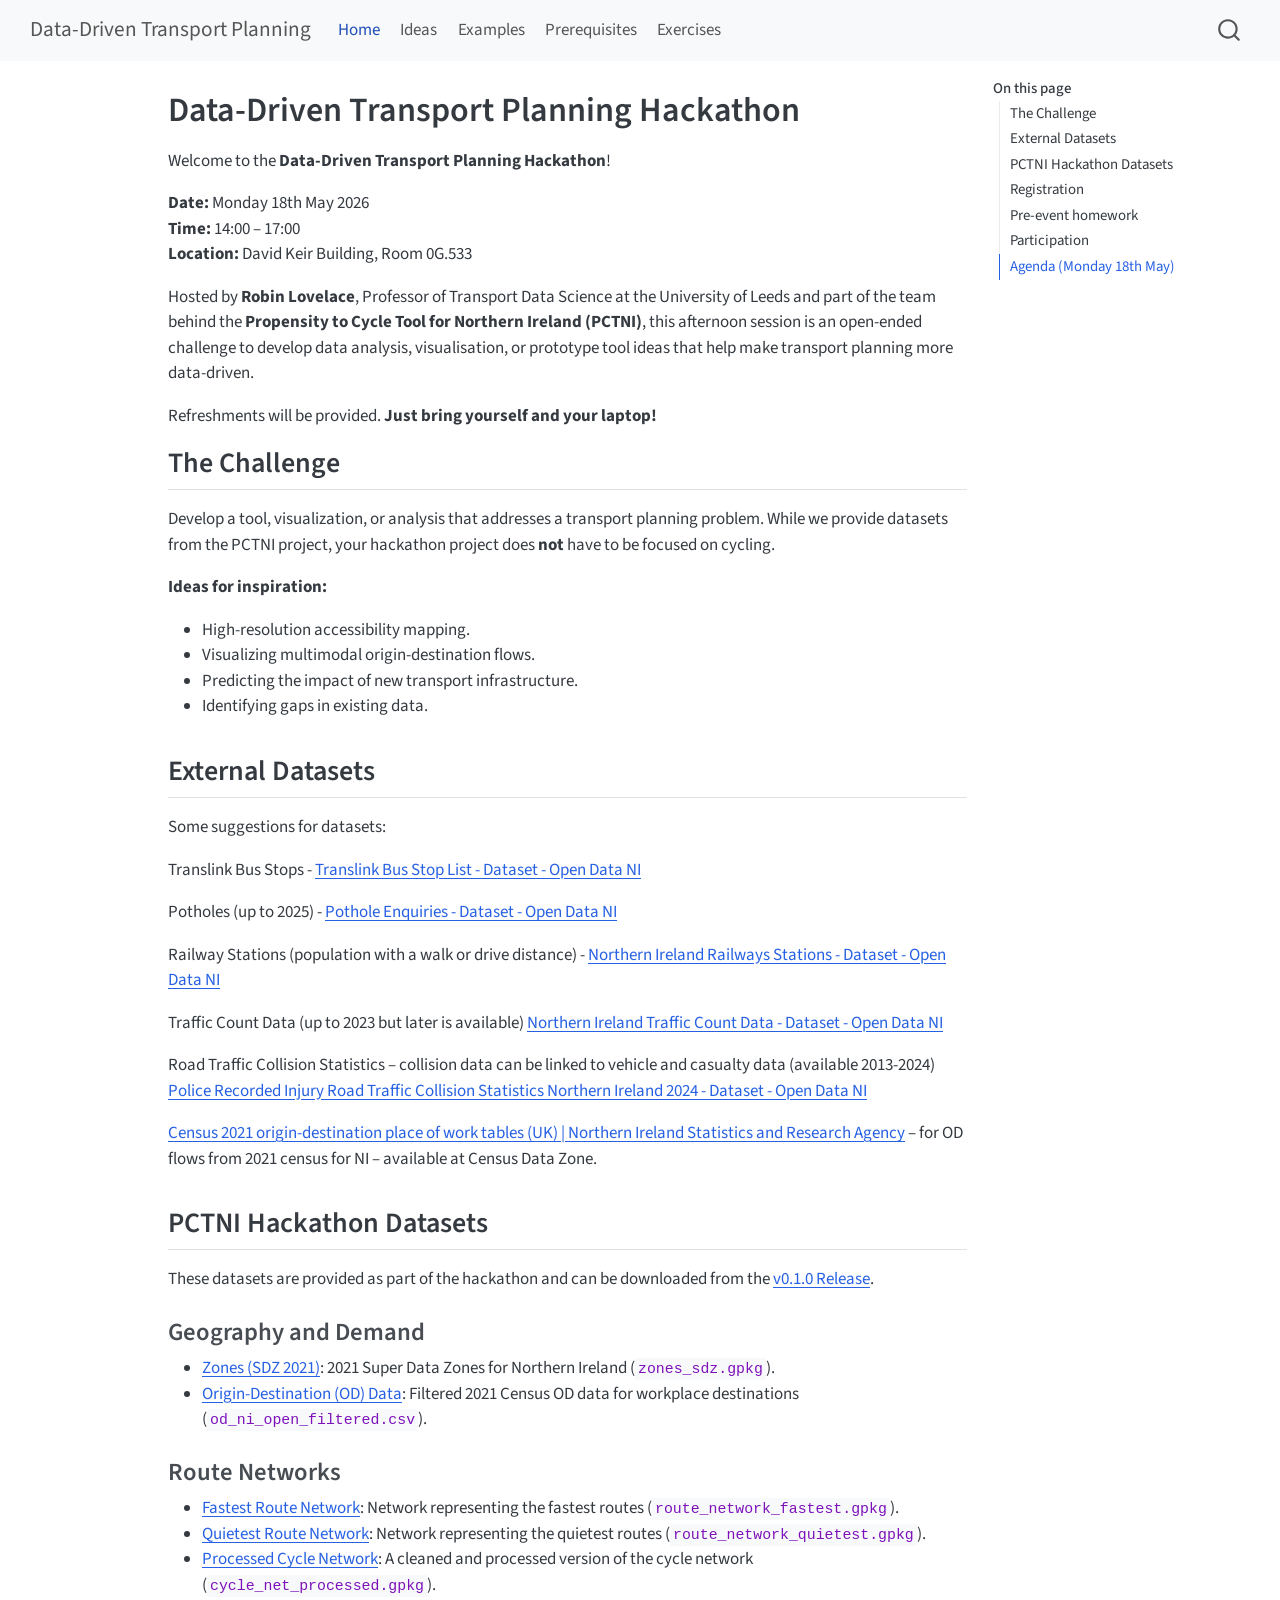
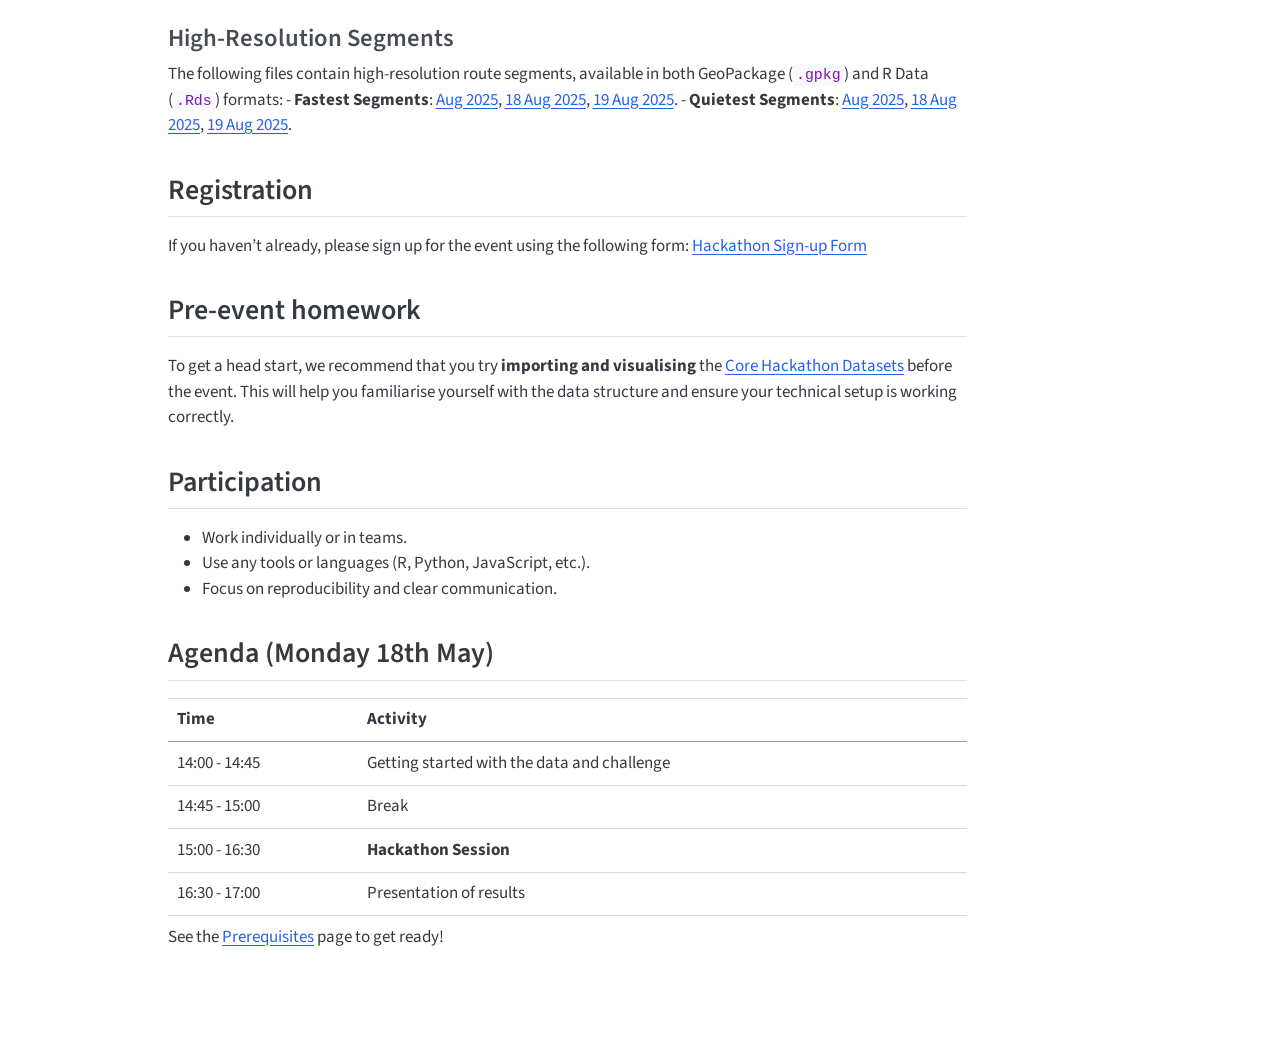
==== commit 8f2838e3: "Built site for gh-pages" ====
--- a/index.html
+++ b/index.html
@@ -39,7 +39,7 @@
 <link href="site_libs/quarto-html/quarto-syntax-highlighting-c8ad9e5dbd60b7b70b38521ab19b7da4.css" rel="stylesheet" id="quarto-text-highlighting-styles">
 <script src="site_libs/bootstrap/bootstrap.min.js"></script>
 <link href="site_libs/bootstrap/bootstrap-icons.css" rel="stylesheet">
-<link href="site_libs/bootstrap/bootstrap-a419db74a098a18edd9d780829069fb3.min.css" rel="stylesheet" append-hash="true" id="quarto-bootstrap" data-mode="light">
+<link href="site_libs/bootstrap/bootstrap-1cd72ee634f984fc27dd0e9ac23860ae.min.css" rel="stylesheet" append-hash="true" id="quarto-bootstrap" data-mode="light">
 <script id="quarto-search-options" type="application/json">{
   "location": "navbar",
   "copy-button": false,
@@ -133,6 +133,7 @@
   <li><a href="#route-networks" id="toc-route-networks" class="nav-link" data-scroll-target="#route-networks">Route Networks</a></li>
   <li><a href="#high-resolution-segments" id="toc-high-resolution-segments" class="nav-link" data-scroll-target="#high-resolution-segments">High-Resolution Segments</a></li>
   </ul></li>
+  <li><a href="#registration" id="toc-registration" class="nav-link" data-scroll-target="#registration">Registration</a></li>
   <li><a href="#pre-event-homework" id="toc-pre-event-homework" class="nav-link" data-scroll-target="#pre-event-homework">Pre-event homework</a></li>
   <li><a href="#participation" id="toc-participation" class="nav-link" data-scroll-target="#participation">Participation</a></li>
   <li><a href="#agenda-monday-18th-may" id="toc-agenda-monday-18th-may" class="nav-link" data-scroll-target="#agenda-monday-18th-may">Agenda (Monday 18th May)</a></li>
@@ -162,7 +163,11 @@
 
 
 <p>Welcome to the <strong>Data-Driven Transport Planning Hackathon</strong>!</p>
-<p>Presented by the team behind the <strong>Propensity to Cycle Tool for Northern Ireland (PCTNI)</strong>, this afternoon session is an open-ended challenge to develop data analysis, visualisation, or prototype tool ideas that help make transport planning more data-driven.</p>
+<p><strong>Date:</strong> Monday 18th May 2026<br>
+<strong>Time:</strong> 14:00 – 17:00<br>
+<strong>Location:</strong> David Keir Building, Room 0G.533</p>
+<p>Hosted by <strong>Robin Lovelace</strong>, Professor of Transport Data Science at the University of Leeds and part of the team behind the <strong>Propensity to Cycle Tool for Northern Ireland (PCTNI)</strong>, this afternoon session is an open-ended challenge to develop data analysis, visualisation, or prototype tool ideas that help make transport planning more data-driven.</p>
+<p>Refreshments will be provided. <strong>Just bring yourself and your laptop!</strong></p>
 <section id="the-challenge" class="level2">
 <h2 class="anchored" data-anchor-id="the-challenge">The Challenge</h2>
 <p>Develop a tool, visualization, or analysis that addresses a transport planning problem. While we provide datasets from the PCTNI project, your hackathon project does <strong>not</strong> have to be focused on cycling.</p>
@@ -206,6 +211,10 @@
 <h3 class="anchored" data-anchor-id="high-resolution-segments">High-Resolution Segments</h3>
 <p>The following files contain high-resolution route segments, available in both GeoPackage (<code>.gpkg</code>) and R Data (<code>.Rds</code>) formats: - <strong>Fastest Segments</strong>: <a href="https://github.com/pctni/hack/releases/download/v0.1.0/segments_fastest_2025-08.gpkg">Aug 2025</a>, <a href="https://github.com/pctni/hack/releases/download/v0.1.0/segments_fastest_2025-08-18.gpkg">18 Aug 2025</a>, <a href="https://github.com/pctni/hack/releases/download/v0.1.0/segments_fastest_2025-08-19.gpkg">19 Aug 2025</a>. - <strong>Quietest Segments</strong>: <a href="https://github.com/pctni/hack/releases/download/v0.1.0/segments_quietest_2025-08.gpkg">Aug 2025</a>, <a href="https://github.com/pctni/hack/releases/download/v0.1.0/segments_quietest_2025-08-18.gpkg">18 Aug 2025</a>, <a href="https://github.com/pctni/hack/releases/download/v0.1.0/segments_quietest_2025-08-19.gpkg">19 Aug 2025</a>.</p>
 </section>
+</section>
+<section id="registration" class="level2">
+<h2 class="anchored" data-anchor-id="registration">Registration</h2>
+<p>If you haven’t already, please sign up for the event using the following form: <strong><a href="https://docs.google.com/forms/d/1CfpigdYH3gLYhoaKraBhDYpmKS1PKefxarIFjp9loME/viewform?edit_requested=true">Hackathon Sign-up Form</a></strong></p>
 </section>
 <section id="pre-event-homework" class="level2">
 <h2 class="anchored" data-anchor-id="pre-event-homework">Pre-event homework</h2>
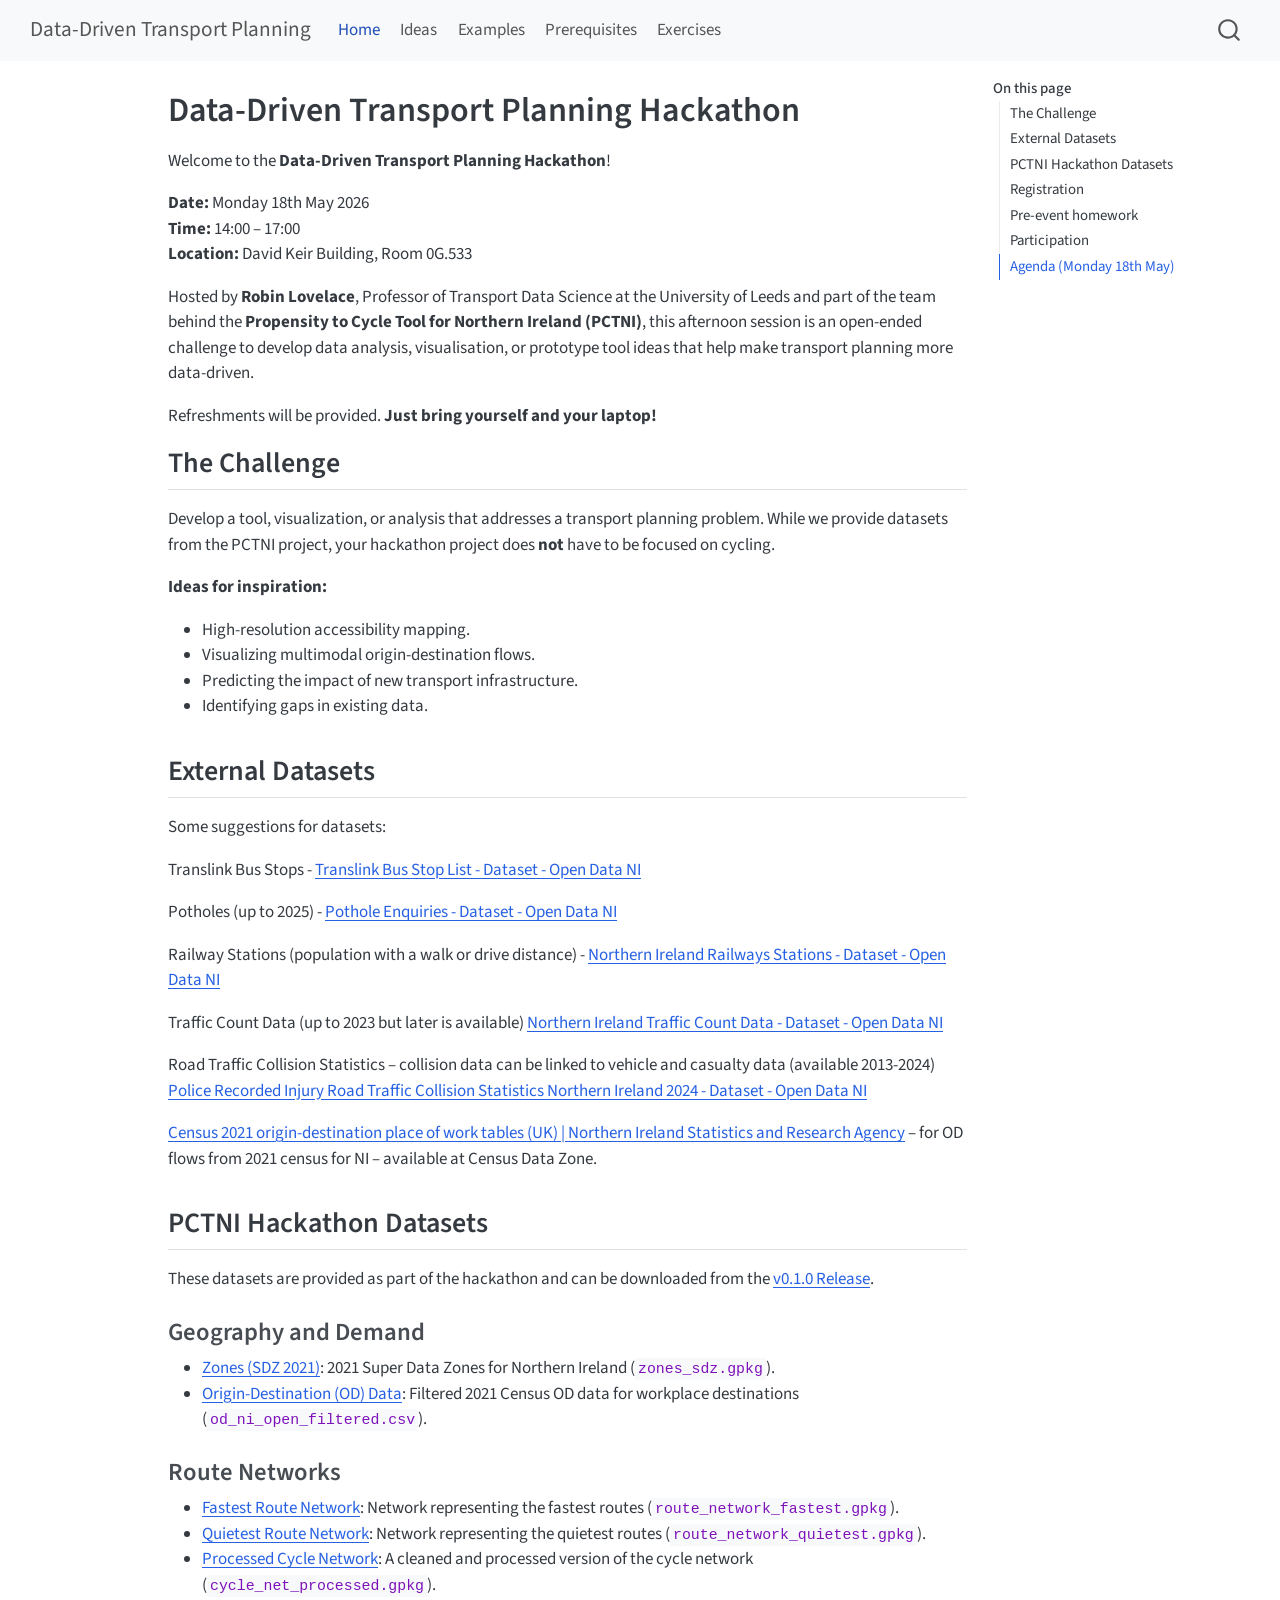
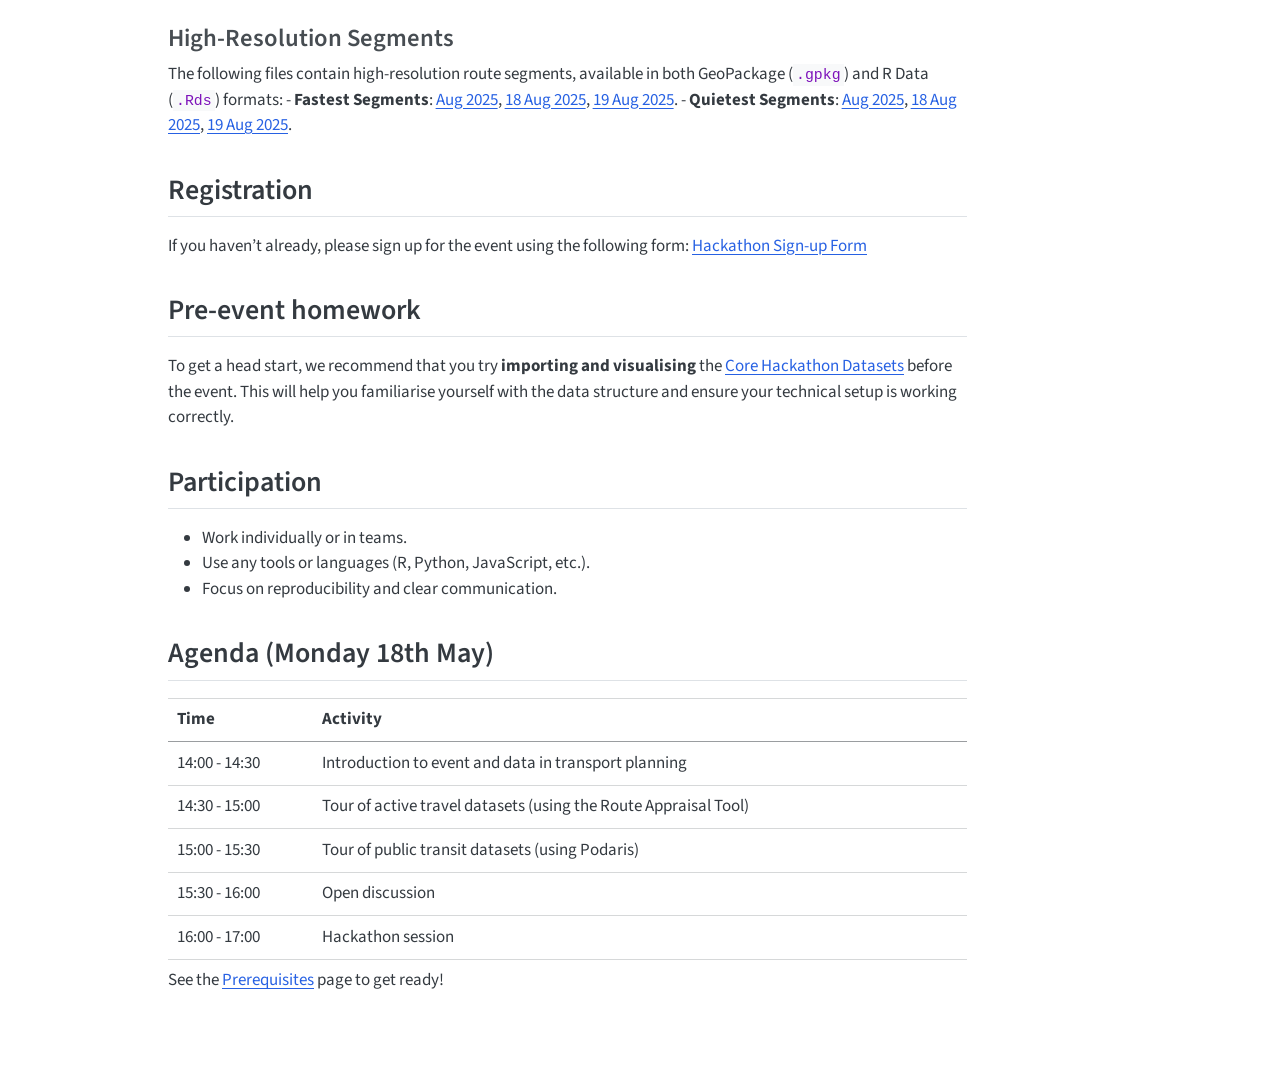
==== commit 803b73a2: "Built site for gh-pages" ====
--- a/index.html
+++ b/index.html
@@ -231,6 +231,10 @@
 <section id="agenda-monday-18th-may" class="level2">
 <h2 class="anchored" data-anchor-id="agenda-monday-18th-may">Agenda (Monday 18th May)</h2>
 <table class="caption-top table">
+<colgroup>
+<col style="width: 18%">
+<col style="width: 81%">
+</colgroup>
 <thead>
 <tr class="header">
 <th>Time</th>
@@ -239,20 +243,24 @@
 </thead>
 <tbody>
 <tr class="odd">
-<td>14:00 - 14:45</td>
-<td>Getting started with the data and challenge</td>
+<td>14:00 - 14:30</td>
+<td>Introduction to event and data in transport planning</td>
 </tr>
 <tr class="even">
-<td>14:45 - 15:00</td>
-<td>Break</td>
+<td>14:30 - 15:00</td>
+<td>Tour of active travel datasets (using the Route Appraisal Tool)</td>
 </tr>
 <tr class="odd">
-<td>15:00 - 16:30</td>
-<td><strong>Hackathon Session</strong></td>
+<td>15:00 - 15:30</td>
+<td>Tour of public transit datasets (using Podaris)</td>
 </tr>
 <tr class="even">
-<td>16:30 - 17:00</td>
-<td>Presentation of results</td>
+<td>15:30 - 16:00</td>
+<td>Open discussion</td>
+</tr>
+<tr class="odd">
+<td>16:00 - 17:00</td>
+<td>Hackathon session</td>
 </tr>
 </tbody>
 </table>
